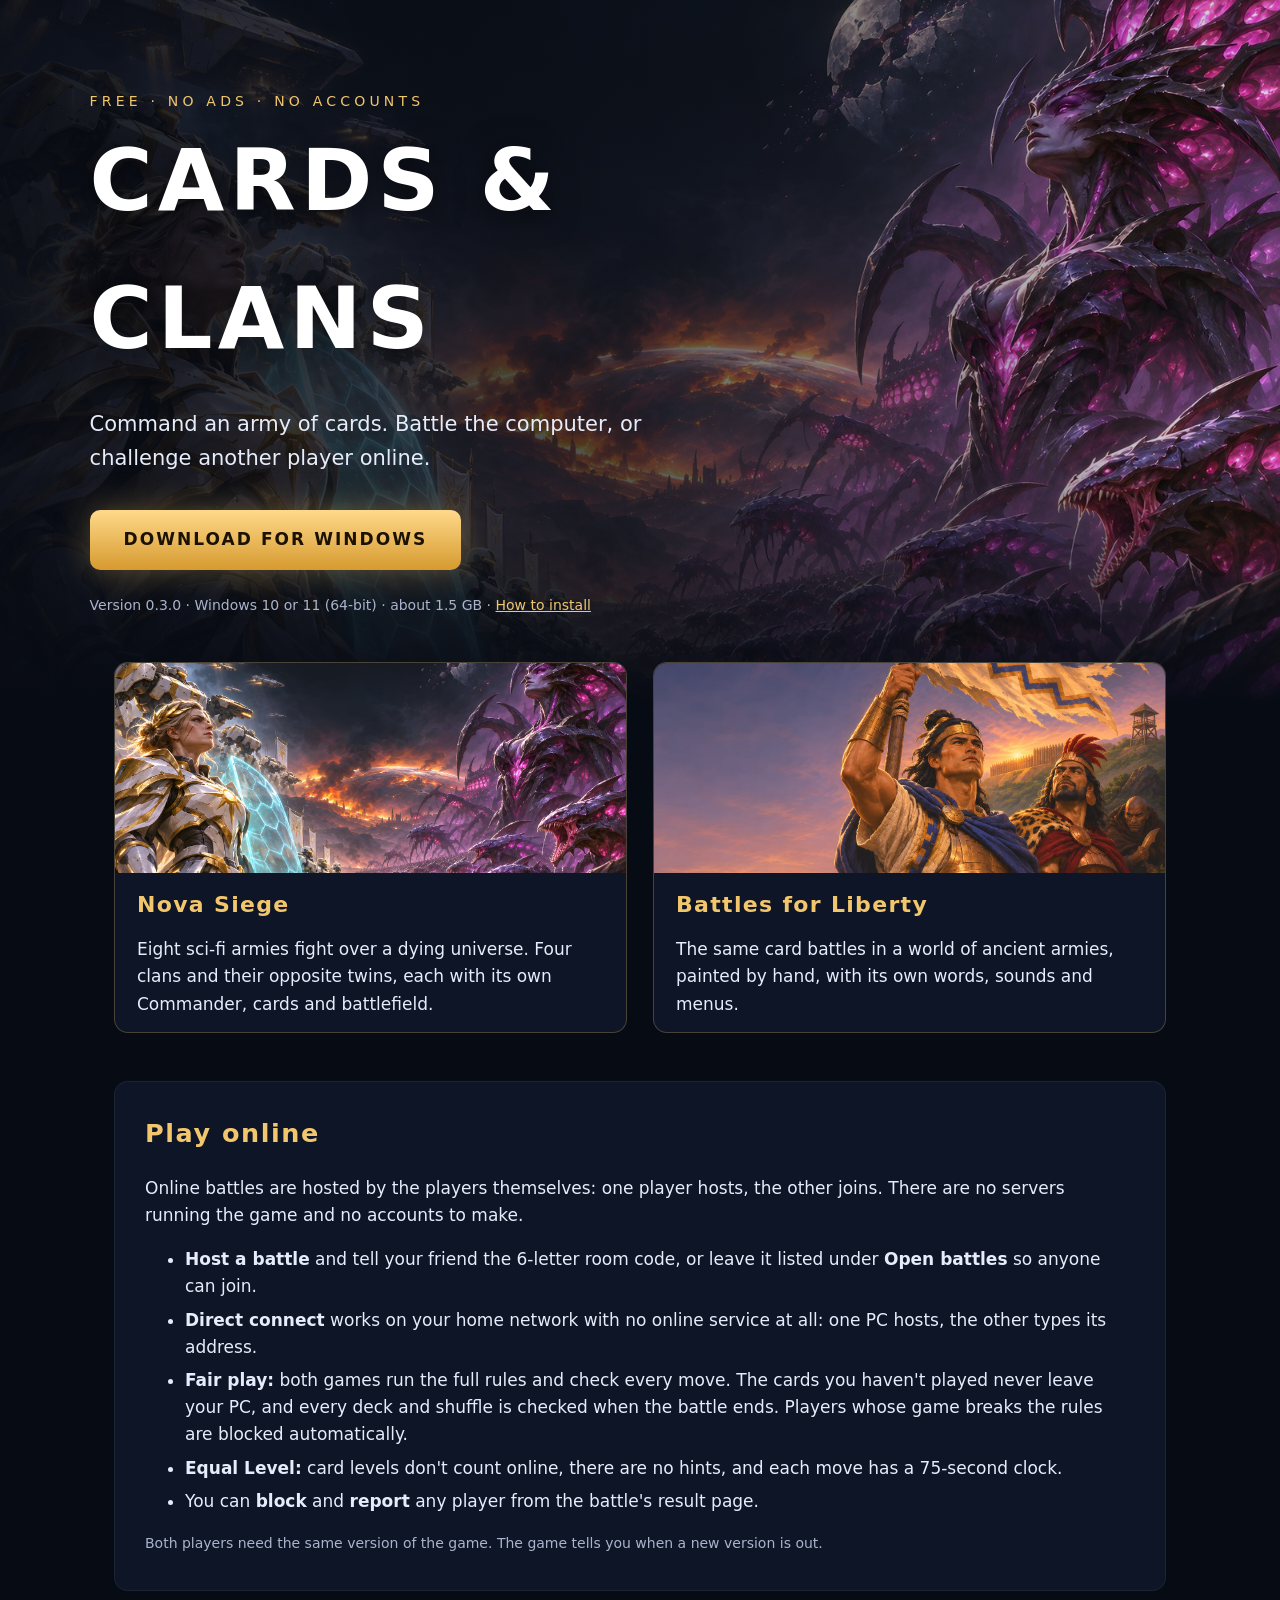
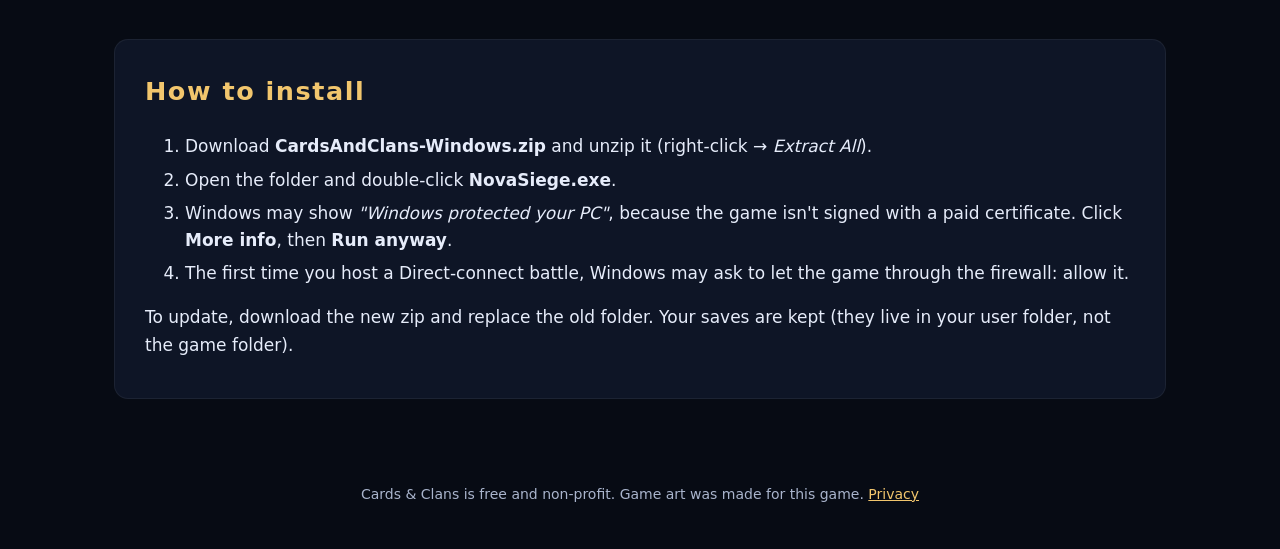
==== index.html @ 5f3f958b "Cards & Clans download website (version 0.3.0)" ====
<!doctype html>
<html lang="en">
<head>
<meta charset="utf-8">
<meta name="viewport" content="width=device-width, initial-scale=1">
<title>Cards &amp; Clans — free card battles</title>
<meta name="description" content="Cards &amp; Clans: a free card battle game for Windows. Battle the computer or other players online, build decks, climb the Trophy Road.">
<link rel="stylesheet" href="style.css">
</head>
<body>
<header class="hero">
  <img class="hero-art" src="img/nova.jpg" alt="Nova Siege: armies of light and shadow clash over a burning core">
  <div class="hero-veil"></div>
  <div class="hero-text">
    <p class="kicker">FREE · NO ADS · NO ACCOUNTS</p>
    <h1>Cards &amp; Clans</h1>
    <p class="lead">Command an army of cards. Battle the computer, or challenge another player online.</p>
    <a class="button primary" id="download" href="https://github.com/MasterMythic/cardsandclans/releases/latest/download/CardsAndClans-Windows.zip">DOWNLOAD FOR WINDOWS</a>
    <p class="small">Version <span id="ver">0.3.0</span> · Windows 10 or 11 (64-bit) · about 1.5 GB · <a href="#install">How to install</a></p>
  </div>
</header>

<main>
  <section class="modes">
    <article>
      <img src="img/nova.jpg" alt="Nova Siege battle art">
      <h2>Nova Siege</h2>
      <p>Eight sci-fi armies fight over a dying universe. Four clans and their opposite twins, each with its own Commander, cards and battlefield.</p>
    </article>
    <article>
      <img src="img/bom.jpg" alt="Battles for Liberty battle art">
      <h2>Battles for Liberty</h2>
      <p>The same card battles in a world of ancient armies, painted by hand, with its own words, sounds and menus.</p>
    </article>
  </section>

  <section class="online" id="online">
    <h2>Play online</h2>
    <p>Online battles are hosted by the players themselves: one player hosts, the other joins. There are no servers running the game and no accounts to make.</p>
    <ul>
      <li><b>Host a battle</b> and tell your friend the 6-letter room code, or leave it listed under <b>Open battles</b> so anyone can join.</li>
      <li><b>Direct connect</b> works on your home network with no online service at all: one PC hosts, the other types its address.</li>
      <li><b>Fair play:</b> both games run the full rules and check every move. The cards you haven't played never leave your PC, and every deck and shuffle is checked when the battle ends. Players whose game breaks the rules are blocked automatically.</li>
      <li><b>Equal Level:</b> card levels don't count online, there are no hints, and each move has a 75-second clock.</li>
      <li>You can <b>block</b> and <b>report</b> any player from the battle's result page.</li>
    </ul>
    <p class="small">Both players need the same version of the game. The game tells you when a new version is out.</p>
  </section>

  <section class="install" id="install">
    <h2>How to install</h2>
    <ol>
      <li>Download <b>CardsAndClans-Windows.zip</b> and unzip it (right-click → <i>Extract All</i>).</li>
      <li>Open the folder and double-click <b>NovaSiege.exe</b>.</li>
      <li>Windows may show <i>"Windows protected your PC"</i>, because the game isn't signed with a paid certificate. Click <b>More info</b>, then <b>Run anyway</b>.</li>
      <li>The first time you host a Direct-connect battle, Windows may ask to let the game through the firewall: allow it.</li>
    </ol>
    <p>To update, download the new zip and replace the old folder. Your saves are kept (they live in your user folder, not the game folder).</p>
  </section>
</main>

<footer>
  <p>Cards &amp; Clans is free and non-profit. Game art was made for this game. <a href="privacy.html">Privacy</a></p>
</footer>
<script>
  // show the newest version number from version.json
  fetch("version.json", { cache: "no-store" }).then(r => r.json()).then(v => {
    if (v.version) document.getElementById("ver").textContent = v.version;
    if (v.zip) document.getElementById("download").href = v.zip;
  }).catch(() => {});
</script>
</body>
</html>
---- style.css ----
:root { --gold: #f2c66d; --ink: #070b14; --panel: #0e1526; --text: #e6ecfa; --muted: #a9b4cc; }
* { box-sizing: border-box; }
html, body { margin: 0; background: var(--ink); color: var(--text); font: 17px/1.6 "Segoe UI", system-ui, -apple-system, sans-serif; }
a { color: var(--gold); }
h1, h2 { font-weight: 700; letter-spacing: 0.06em; }
.small { color: var(--muted); font-size: 14px; }

.hero { position: relative; min-height: 78vh; display: flex; align-items: flex-end; overflow: hidden; }
.hero-art { position: absolute; inset: 0; width: 100%; height: 100%; object-fit: cover; }
.hero-veil { position: absolute; inset: 0; background: linear-gradient(90deg, rgba(7,11,20,0.95) 0%, rgba(7,11,20,0.7) 45%, rgba(7,11,20,0.1) 100%), linear-gradient(0deg, var(--ink) 0%, rgba(7,11,20,0) 35%); }
.hero-text { position: relative; padding: 8vh 7vw; max-width: 760px; }
.hero h1 { font-size: clamp(44px, 7vw, 86px); margin: 0 0 8px; color: #fff; text-transform: uppercase; text-shadow: 0 4px 30px rgba(0,0,0,0.6); }
.kicker { color: var(--gold); letter-spacing: 0.3em; font-size: 14px; margin: 0; }
.lead { font-size: 21px; color: var(--text); }
.button { display: inline-block; padding: 16px 34px; margin: 14px 0 10px; border-radius: 10px; text-decoration: none; font-weight: 700; letter-spacing: 0.12em; }
.button.primary { background: linear-gradient(180deg, #ffd98a, #d69a2f); color: #1b1203; box-shadow: 0 0 34px rgba(242,198,109,0.35); }
.button.primary:hover { filter: brightness(1.08); }

main { max-width: 1100px; margin: 0 auto; padding: 0 24px 40px; }
.modes { display: grid; grid-template-columns: repeat(auto-fit, minmax(300px, 1fr)); gap: 26px; margin-top: -40px; position: relative; }
.modes article { background: var(--panel); border: 1px solid rgba(242,198,109,0.25); border-radius: 14px; overflow: hidden; }
.modes img { width: 100%; height: 210px; object-fit: cover; display: block; }
.modes h2, .modes p { margin: 14px 22px; }
.modes h2 { color: var(--gold); font-size: 22px; }
section.online, section.install { margin-top: 48px; background: var(--panel); border-radius: 14px; padding: 10px 30px 22px; border: 1px solid rgba(255,255,255,0.06); }
section h2 { color: var(--gold); }
li { margin: 6px 0; }
footer { text-align: center; color: var(--muted); padding: 30px; font-size: 14px; }

body.page main.text { max-width: 780px; padding-top: 30px; }
code { background: #141c30; padding: 1px 6px; border-radius: 4px; }
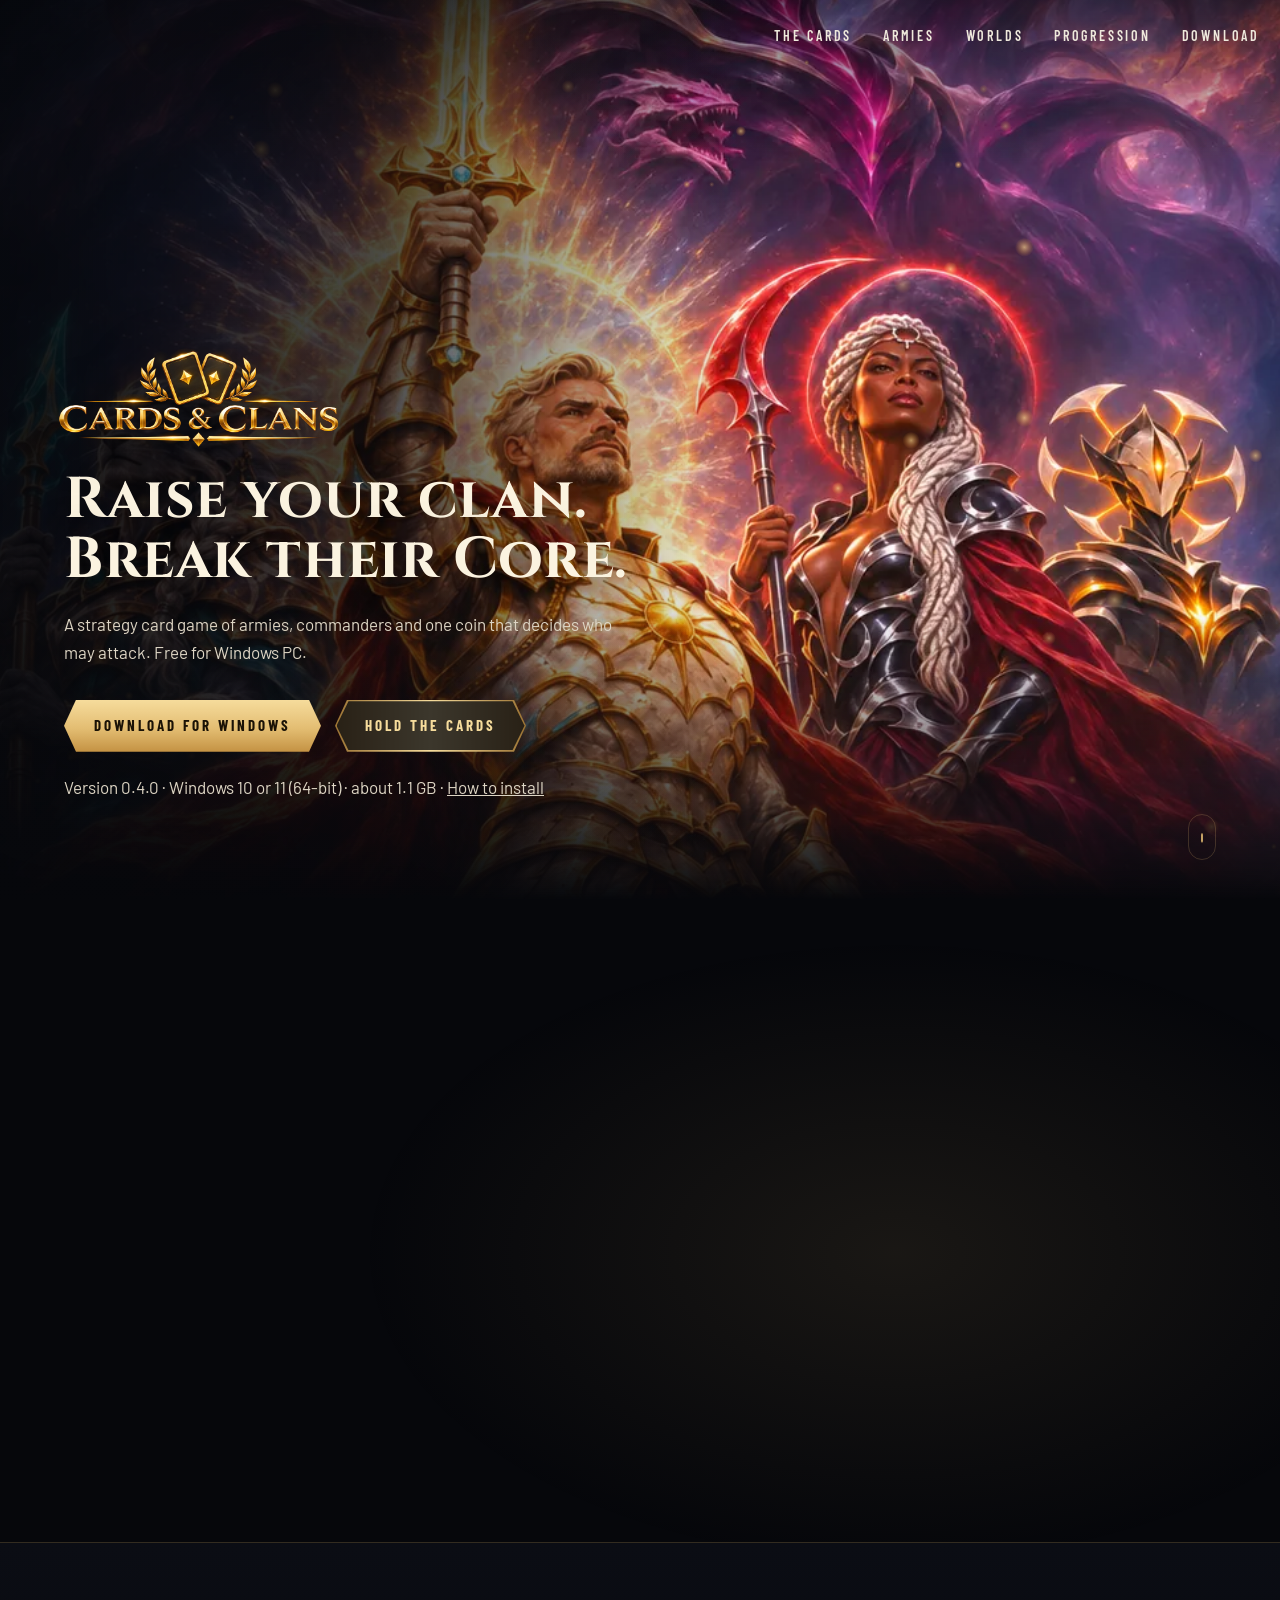
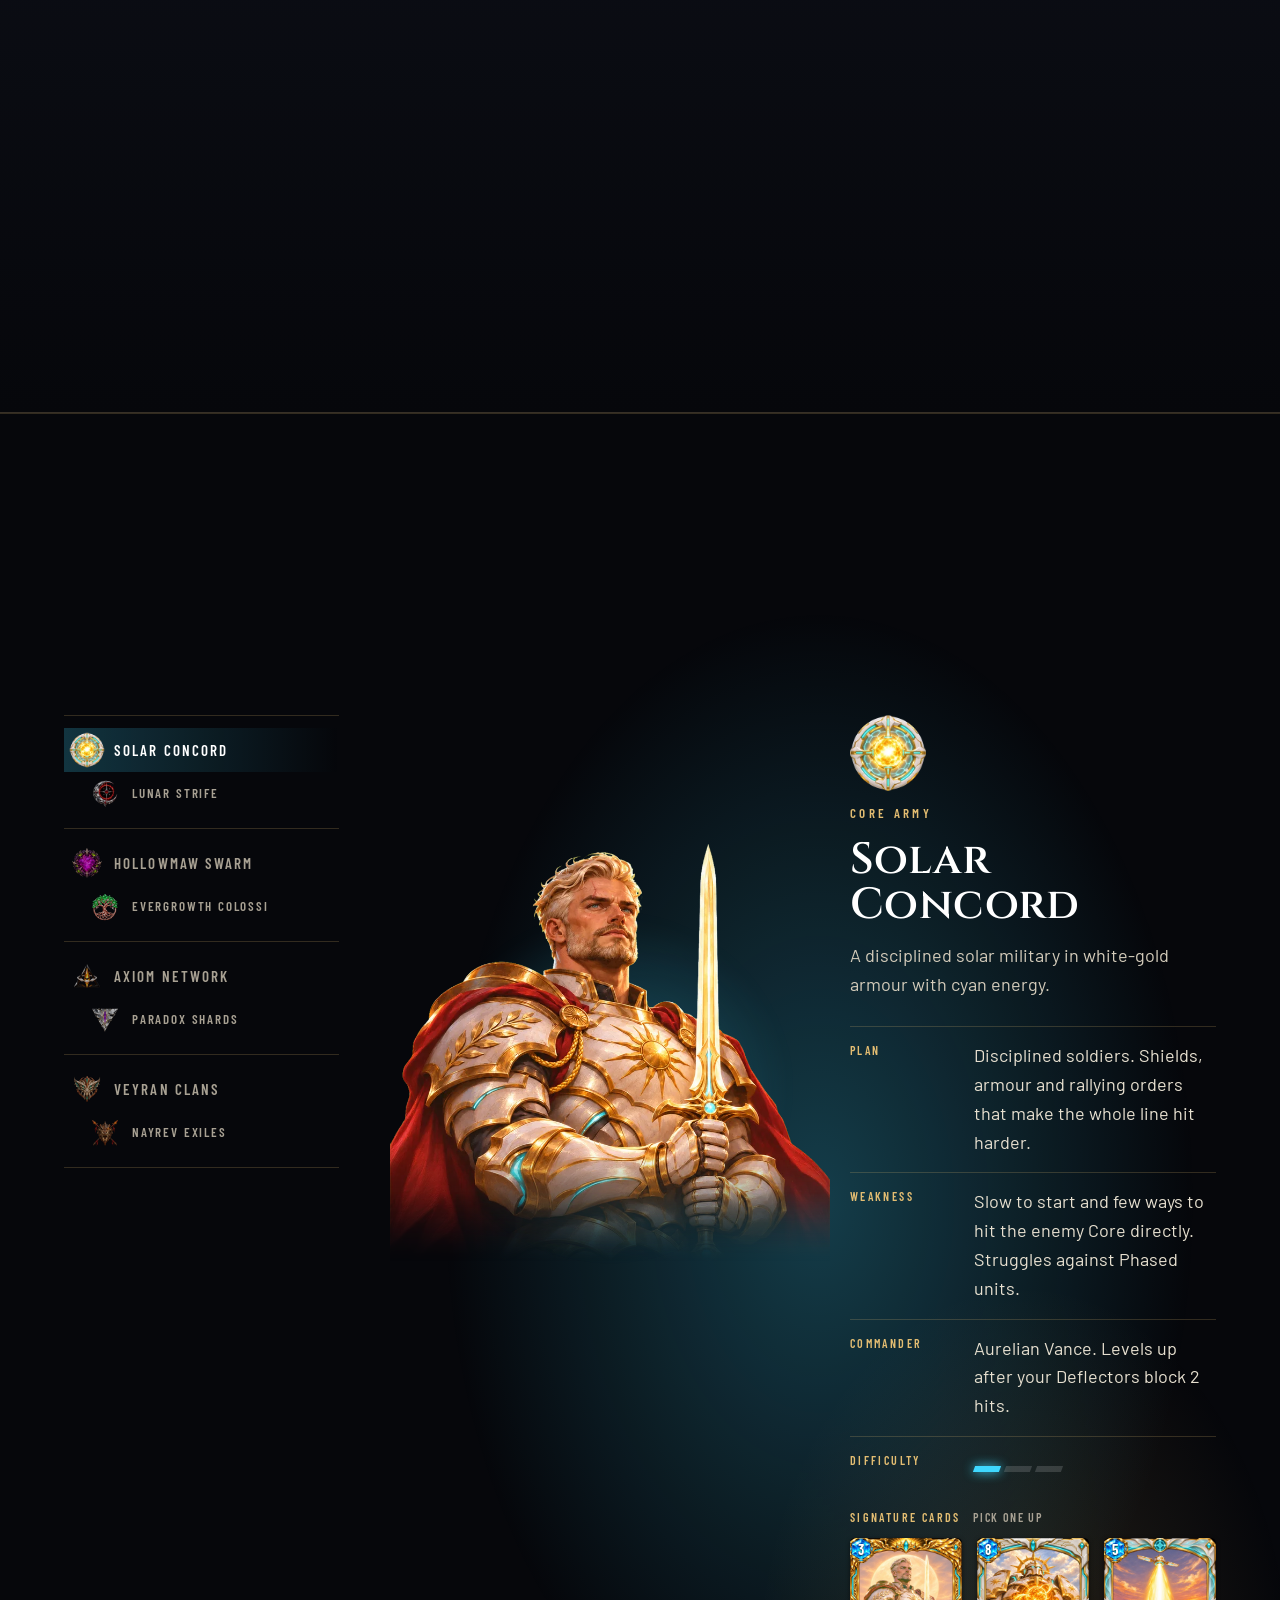
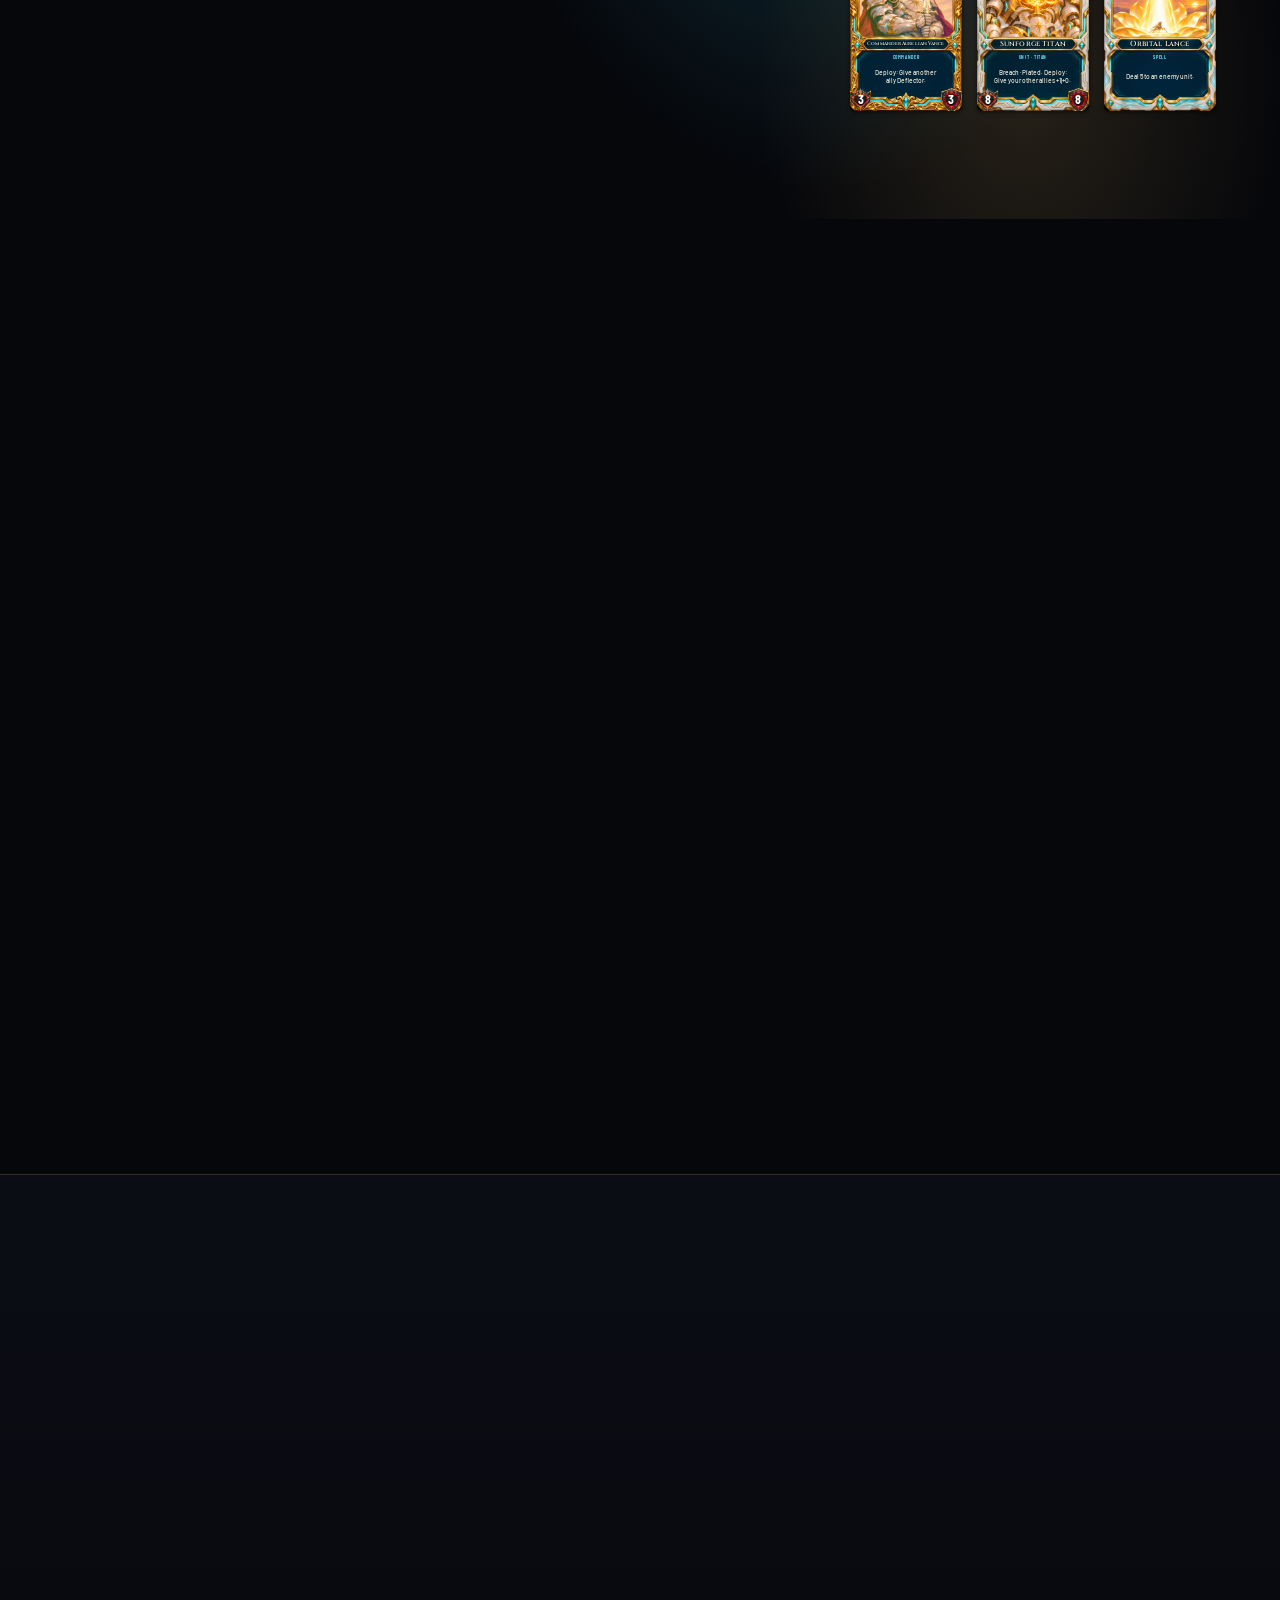
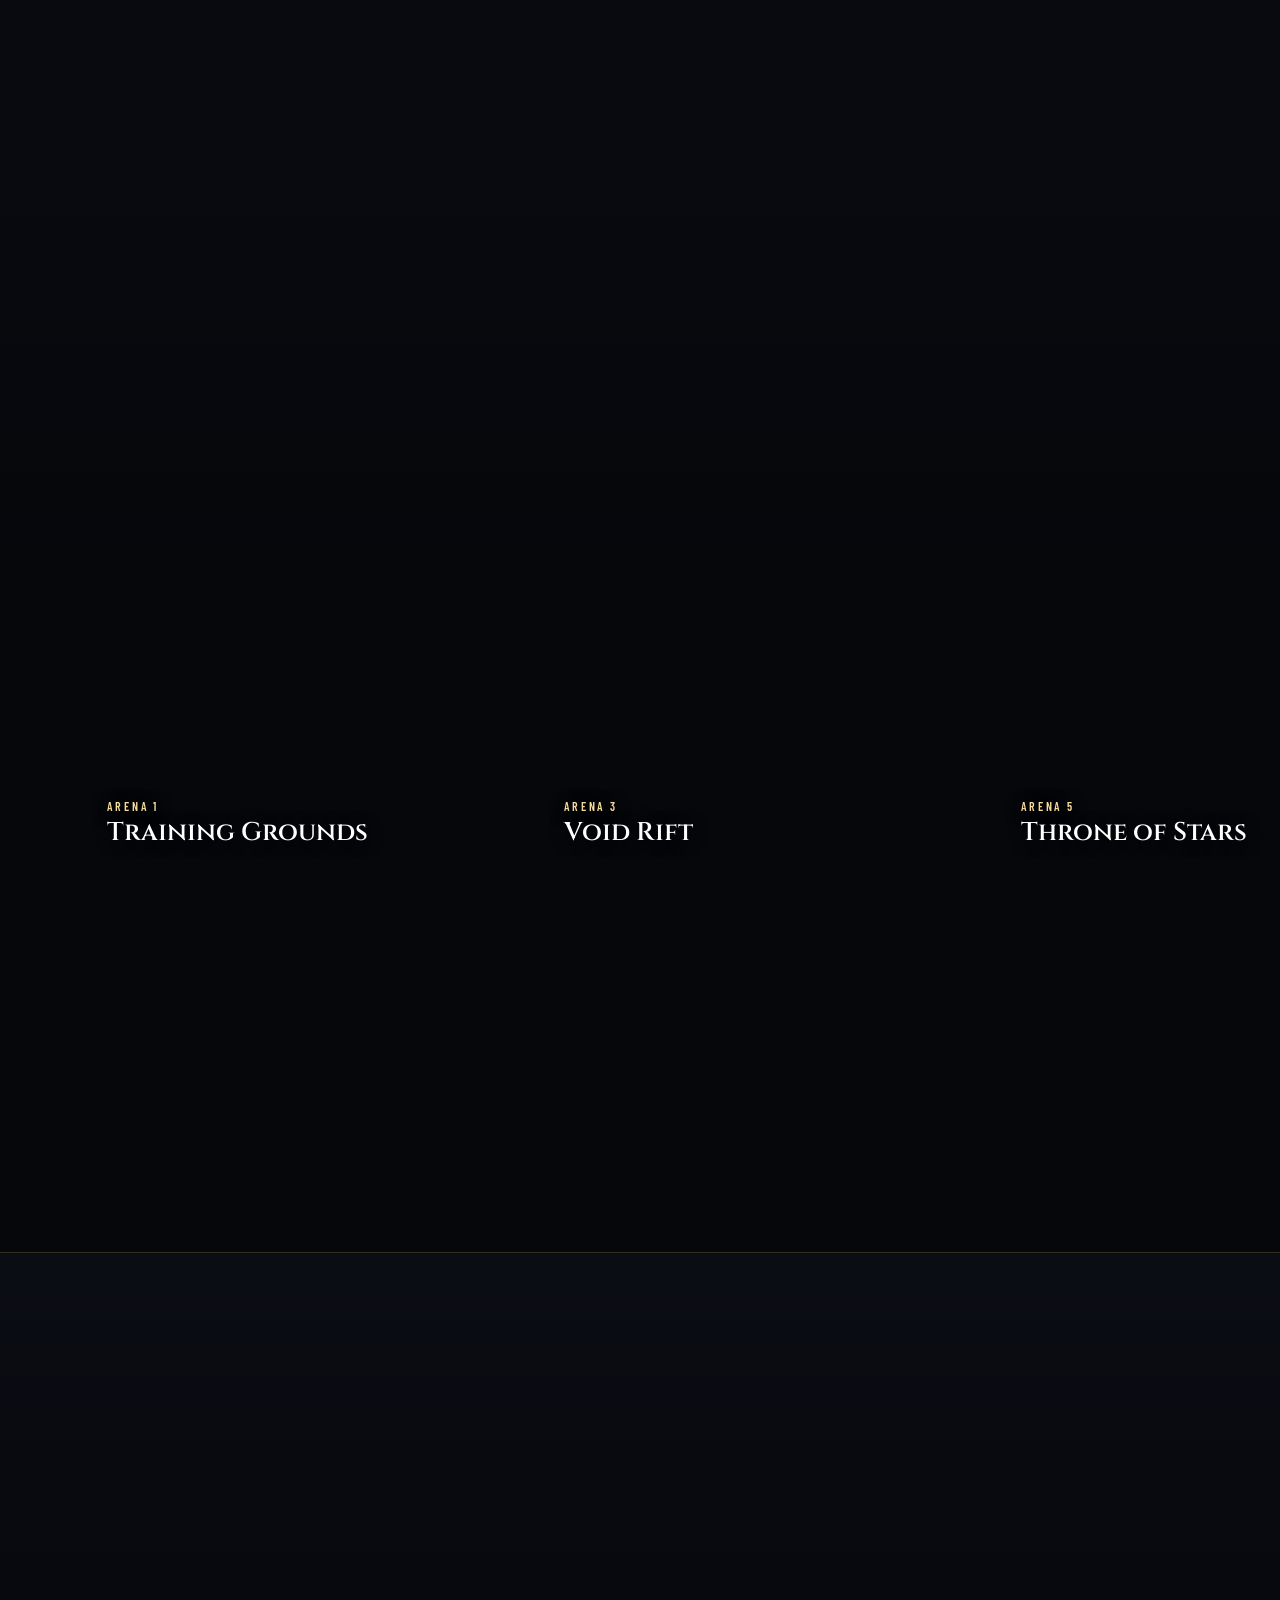
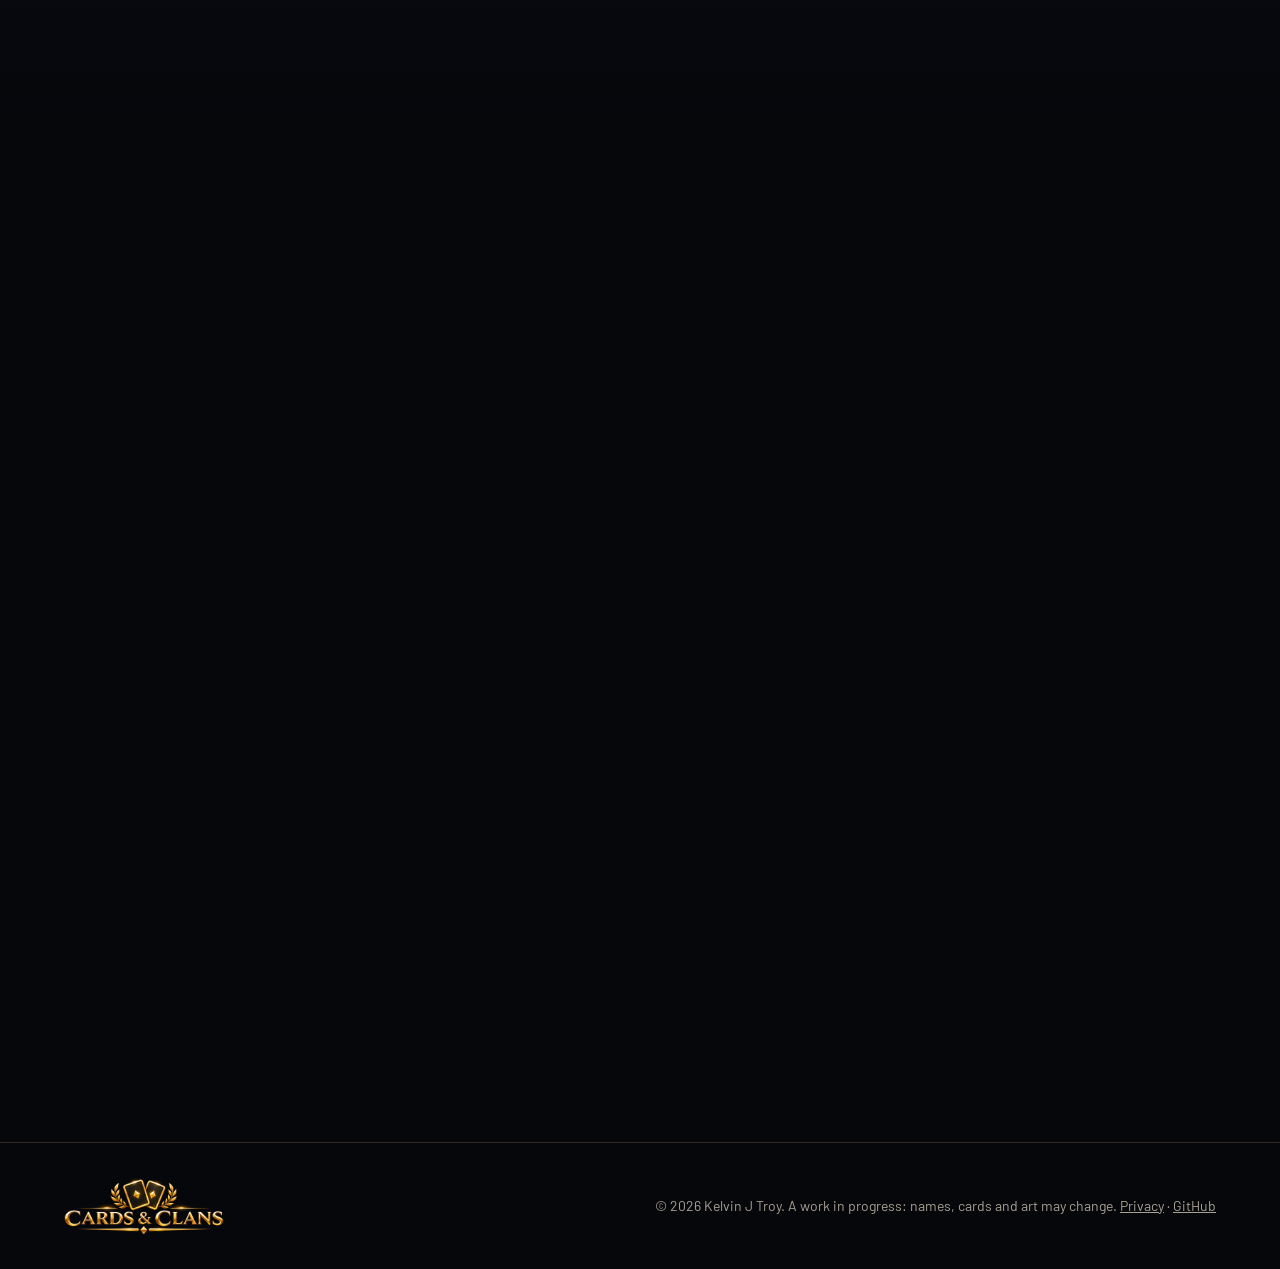
==== commit 3eb0ca47: "Website v0.4.0: Design Studio site (download section, dice rules, Clan Ascent and The March), versio" ====
--- a/index.html
+++ b/index.html
@@ -3,71 +3,262 @@
 <head>
 <meta charset="utf-8">
 <meta name="viewport" content="width=device-width, initial-scale=1">
-<title>Cards &amp; Clans — free card battles</title>
-<meta name="description" content="Cards &amp; Clans: a free card battle game for Windows. Battle the computer or other players online, build decks, climb the Trophy Road.">
-<link rel="stylesheet" href="style.css">
+<title>Cards &amp; Clans — the strategy card game</title>
+<meta name="description" content="Cards & Clans is a free strategy card game for Windows PC: armies, commanders, small dice and one coin that decides who may attack. Battle the computer or a friend online.">
+<meta name="theme-color" content="#06070b">
+<meta http-equiv="Content-Security-Policy" content="default-src 'self'; script-src 'self'; style-src 'self'; img-src 'self' data: blob:; font-src 'self'; connect-src 'none'; form-action 'none'; base-uri 'none'; object-src 'none'; frame-src 'none'; worker-src 'none'; manifest-src 'self'">
+<link rel="canonical" href="https://mastermythic.github.io/cardsandclans/">
+<meta property="og:type" content="website">
+<meta property="og:site_name" content="Cards &amp; Clans">
+<meta property="og:url" content="https://mastermythic.github.io/cardsandclans/">
+<meta property="og:title" content="Cards &amp; Clans — Raise your clan. Break their Core.">
+<meta property="og:description" content="A free strategy card game for Windows PC: armies, commanders, small dice and one coin that decides who may attack.">
+<meta property="og:image" content="https://mastermythic.github.io/cardsandclans/og-image.jpg">
+<meta property="og:image:width" content="1200">
+<meta property="og:image:height" content="630">
+<meta property="og:image:alt" content="The Cards &amp; Clans logo beside the army commanders in front of a burning nebula.">
+<meta property="og:locale" content="en_GB">
+<meta name="twitter:card" content="summary_large_image">
+<meta name="twitter:title" content="Cards &amp; Clans — Raise your clan. Break their Core.">
+<meta name="twitter:description" content="A strategy card game of armies, commanders and one coin that decides who may attack.">
+<meta name="twitter:image" content="https://mastermythic.github.io/cardsandclans/og-image.jpg">
+<meta name="twitter:image:alt" content="The Cards &amp; Clans logo beside the army commanders in front of a burning nebula.">
+<link rel="icon" href="favicon.ico" sizes="48x48">
+<link rel="icon" href="assets/img/favicon-32.png" sizes="32x32" type="image/png">
+<link rel="apple-touch-icon" href="assets/img/apple-touch-icon.png">
+<link rel="preload" as="image" href="assets/img/hero-1600.webp" media="(min-width: 761px)">
+<link rel="preload" as="image" href="assets/img/hero-portrait.webp" media="(max-width: 760px)">
+<link rel="preload" href="fonts/cinzel-normal-latin-46932d.woff2" as="font" type="font/woff2" crossorigin>
+<link rel="stylesheet" href="css/fonts.css">
+<link rel="stylesheet" href="css/site.css">
+<link rel="stylesheet" href="css/cards.css">
 </head>
 <body>
-<header class="hero">
-  <img class="hero-art" src="img/nova.jpg" alt="Nova Siege: armies of light and shadow clash over a burning core">
-  <div class="hero-veil"></div>
-  <div class="hero-text">
-    <p class="kicker">FREE · NO ADS · NO ACCOUNTS</p>
-    <h1>Cards &amp; Clans</h1>
-    <p class="lead">Command an army of cards. Battle the computer, or challenge another player online.</p>
-    <a class="button primary" id="download" href="https://github.com/MasterMythic/cardsandclans/releases/latest/download/CardsAndClans-Windows.zip">DOWNLOAD FOR WINDOWS</a>
-    <p class="small">Version <span id="ver">0.3.0</span> · Windows 10 or 11 (64-bit) · about 1.5 GB · <a href="#install">How to install</a></p>
-  </div>
+<a class="skip" href="#main">Skip to content</a>
+
+<header class="nav" id="top">
+  <a class="nav__brand" href="#top" aria-label="Cards &amp; Clans, back to top">
+    <img src="assets/img/emblem.webp" alt="" width="44" height="44">
+    <span>Cards <i>&amp;</i> Clans</span>
+  </a>
+  <button class="nav__toggle" type="button" aria-expanded="false" aria-controls="nav-links">
+    <span class="sr-only">Menu</span><span class="nav__bars" aria-hidden="true"></span>
+  </button>
+  <nav class="nav__links" id="nav-links" aria-label="Main">
+    <a href="#cards">The cards</a>
+    <a href="#armies">Armies</a>
+    <a href="#worlds">Worlds</a>
+    <a href="#progress">Progression</a>
+    <a href="#download">Download</a>
+  </nav>
 </header>
 
-<main>
-  <section class="modes">
-    <article>
-      <img src="img/nova.jpg" alt="Nova Siege battle art">
-      <h2>Nova Siege</h2>
-      <p>Eight sci-fi armies fight over a dying universe. Four clans and their opposite twins, each with its own Commander, cards and battlefield.</p>
+<main id="main">
+
+<!-- 1 · Arrival ------------------------------------------------------------------ -->
+<section class="hero" aria-labelledby="hero-title">
+  <div class="hero__art" data-parallax>
+    <picture>
+      <source media="(max-width: 760px)" srcset="assets/img/hero-portrait.webp">
+      <source srcset="assets/img/hero-1600.webp 1600w, assets/img/hero-2560.webp 2560w" sizes="100vw">
+      <img src="assets/img/hero-1600.webp" alt="Commander Aurelian Vance raises his sword in front of the other army commanders, a nebula burning behind them." width="2560" height="1440" fetchpriority="high">
+    </picture>
+  </div>
+  <canvas class="hero__embers" aria-hidden="true"></canvas>
+  <div class="hero__veil" aria-hidden="true"></div>
+
+  <div class="hero__copy">
+    <img class="hero__logo" src="assets/img/logo.webp" alt="Cards &amp; Clans" width="900" height="323">
+    <h1 id="hero-title">Raise your clan.<br>Break their Core.</h1>
+    <p class="hero__lede">A strategy card game of armies, commanders and one coin that decides who may attack. Free for Windows&nbsp;PC.</p>
+    <div class="hero__actions">
+      <a class="btn btn--gold" href="https://github.com/MasterMythic/cardsandclans/releases/latest/download/CardsAndClans-Windows.zip">Download for Windows</a>
+      <a class="btn btn--ghost" href="#cards">Hold the cards</a>
+    </div>
+    <p class="hero__lede">Version <span id="ver">0.4.0</span> · Windows 10 or 11 (64-bit) · about 1.1&nbsp;GB · <a href="#download">How to install</a></p>
+  </div>
+  <a class="hero__scroll" href="#cards" aria-label="Scroll to the cards"><span></span></a>
+</section>
+
+<!-- 2 · The cards (inspect) ---------------------------------------------------------- -->
+<section class="vault" id="cards" aria-labelledby="vault-title">
+  <div class="vault__intro">
+    <p class="eyebrow">Interactive · The cards</p>
+    <h2 id="vault-title">Built to be&nbsp;held.</h2>
+    <p>Move over a card and it tilts toward you, the painting shifting behind its frame while light runs across the foil. Pick one up to turn it in your hand, or flip it to see its army's back.</p>
+    <p class="vault__how vault__how--pointer"><span class="key">Hover</span> tilt <span class="key">Click</span> pick up <span class="key">Drag</span> turn <span class="key">F</span> flip</p>
+    <p class="vault__how vault__how--touch"><span class="key">Tap</span> pick up <span class="key">Drag</span> turn <span class="key">Flip</span> see the back</p>
+  </div>
+  <div class="vault__hand" role="list" aria-label="Commander cards"></div>
+
+  <div class="inspect" hidden>
+    <div class="inspect__scrim" data-close></div>
+    <div class="inspect__panel" role="dialog" aria-modal="true" aria-labelledby="inspect-name">
+      <div class="inspect__stage"></div>
+      <div class="inspect__info">
+        <p class="eyebrow inspect__army"></p>
+        <h3 id="inspect-name"></h3>
+        <p class="inspect__type"></p>
+        <dl class="inspect__stats"></dl>
+        <p class="inspect__text"></p>
+        <p class="inspect__flavor"></p>
+        <div class="inspect__buttons">
+          <button class="btn btn--ghost btn--sm" type="button" data-flip>Flip card <span class="key">F</span></button>
+          <button class="btn btn--ghost btn--sm" type="button" data-close>Put it back <span class="key">Esc</span></button>
+        </div>
+      </div>
+    </div>
+  </div>
+</section>
+
+<!-- 3 · Decisions over luck --------------------------------------------------------- -->
+<section class="creed" aria-labelledby="creed-title">
+  <div class="creed__inner">
+    <p class="eyebrow">How a round works</p>
+    <div class="creed__title">
+      <h2 id="creed-title">Skill first. A little&nbsp;luck.</h2>
+      <div class="coin-row">
+        <button class="coin-flip" type="button" aria-label="Pass the Assault coin"><img src="assets/img/coin.webp" alt="" width="320" height="320"></button>
+        <p class="coin-say" aria-live="polite">Your round: you may attack.</p>
+      </div>
+    </div>
+    <ol class="creed__steps">
+      <li><b>One coin.</b> Each round, one side holds the Assault coin. Only they may attack, and the coin changes hands every round.</li>
+      <li><b>One action at a time.</b> Play a unit, cast a spell, attack or pass, then it is your opponent's move.</li>
+      <li><b>Small dice.</b> Every card rolls a narrow range around its number: a 3 hits for 2 to 4. Keen cards can land a critical hit, and the game shows the lowest and highest result before you commit.</li>
+    </ol>
+  </div>
+</section>
+
+<!-- 5 · Armies -------------------------------------------------------------------- -->
+<section class="armies" id="armies" aria-labelledby="armies-title">
+  <div class="armies__glow" aria-hidden="true"></div>
+  <header class="armies__head">
+    <p class="eyebrow">Nova Siege · Eight armies</p>
+    <h2 id="armies-title">Every army has a plan.<br>And a weakness.</h2>
+  </header>
+  <div class="armies__body">
+    <div class="armies__list" role="tablist" aria-label="Armies" aria-orientation="vertical"></div>
+    <div class="armies__stage" role="tabpanel" tabindex="0" aria-labelledby="">
+      <div class="holo"><img alt="" width="820" height="820"></div>
+      <div class="army">
+        <img class="army__emblem" alt="" width="200" height="200">
+        <p class="eyebrow army__pair"></p>
+        <h3 class="army__name"></h3>
+        <p class="army__look"></p>
+        <dl class="army__facts">
+          <div><dt>Plan</dt><dd class="army__plan"></dd></div>
+          <div><dt>Weakness</dt><dd class="army__weak"></dd></div>
+          <div><dt>Commander</dt><dd class="army__cmd"></dd></div>
+          <div><dt>Difficulty</dt><dd class="army__diff"></dd></div>
+        </dl>
+        <div class="army__cards">
+          <p class="army__cards-label">Signature cards <span>Pick one up</span></p>
+          <div class="army__row" role="list" aria-label="Signature cards"></div>
+        </div>
+      </div>
+    </div>
+  </div>
+</section>
+
+<!-- 6 · Worlds -------------------------------------------------------------------- -->
+<section class="worlds" id="worlds" aria-labelledby="worlds-title">
+  <header class="worlds__head">
+    <p class="eyebrow">The platform</p>
+    <h2 id="worlds-title">One engine.<br>Many worlds.</h2>
+    <p>Every game mode plays by the same rules on one shared engine, so a new feature or a fix reaches all of them at once. Each world brings its own armies, art and sound.</p>
+  </header>
+  <div class="worlds__grid">
+    <article class="world world--nova">
+      <img src="assets/img/world-novasiege.webp" alt="Aurelian Vance leads the Nova Siege commanders out of a burning nebula." width="760" height="1140" loading="lazy">
+      <div class="world__copy">
+        <p class="world__status">Playable now</p>
+        <h3>Nova Siege</h3>
+        <p>Science fiction. Four powers and their night sides fight over a contested star-lane at the edge of colonised space.</p>
+      </div>
     </article>
-    <article>
-      <img src="img/bom.jpg" alt="Battles for Liberty battle art">
-      <h2>Battles for Liberty</h2>
-      <p>The same card battles in a world of ancient armies, painted by hand, with its own words, sounds and menus.</p>
+    <article class="world world--bom">
+      <img src="assets/img/world-bom.webp" alt="A Nephite captain raises a woven war banner above a wooden stronghold." width="760" height="1140" loading="lazy">
+      <div class="world__copy">
+        <p class="world__status">Playable now</p>
+        <h3>The Book of Mormon: Battles for Liberty</h3>
+        <p>Lead the Nephites, the Lamanites, the Gadianton Robbers or the Court of King Noah, in wood, bronze and woven cloth.</p>
+      </div>
     </article>
-  </section>
-
-  <section class="online" id="online">
-    <h2>Play online</h2>
-    <p>Online battles are hosted by the players themselves: one player hosts, the other joins. There are no servers running the game and no accounts to make.</p>
-    <ul>
-      <li><b>Host a battle</b> and tell your friend the 6-letter room code, or leave it listed under <b>Open battles</b> so anyone can join.</li>
-      <li><b>Direct connect</b> works on your home network with no online service at all: one PC hosts, the other types its address.</li>
-      <li><b>Fair play:</b> both games run the full rules and check every move. The cards you haven't played never leave your PC, and every deck and shuffle is checked when the battle ends. Players whose game breaks the rules are blocked automatically.</li>
-      <li><b>Equal Level:</b> card levels don't count online, there are no hints, and each move has a 75-second clock.</li>
-      <li>You can <b>block</b> and <b>report</b> any player from the battle's result page.</li>
-    </ul>
-    <p class="small">Both players need the same version of the game. The game tells you when a new version is out.</p>
-  </section>
-
-  <section class="install" id="install">
-    <h2>How to install</h2>
-    <ol>
-      <li>Download <b>CardsAndClans-Windows.zip</b> and unzip it (right-click → <i>Extract All</i>).</li>
-      <li>Open the folder and double-click <b>NovaSiege.exe</b>.</li>
-      <li>Windows may show <i>"Windows protected your PC"</i>, because the game isn't signed with a paid certificate. Click <b>More info</b>, then <b>Run anyway</b>.</li>
-      <li>The first time you host a Direct-connect battle, Windows may ask to let the game through the firewall: allow it.</li>
-    </ol>
-    <p>To update, download the new zip and replace the old folder. Your saves are kept (they live in your user folder, not the game folder).</p>
-  </section>
+    <article class="world world--lvr">
+      <img src="assets/img/world-politics.webp" alt="An empty marble debate chamber lit red on one side and blue on the other." width="760" height="1140" loading="lazy">
+      <div class="world__copy">
+        <p class="world__status world__status--soon">In design</p>
+        <h3>Left V Right</h3>
+        <p>Politics, played by the same rules.</p>
+      </div>
+    </article>
+  </div>
+</section>
+
+<!-- 7 · Progression --------------------------------------------------------------- -->
+<section class="progress" id="progress" aria-labelledby="progress-title">
+  <header class="progress__head">
+    <p class="eyebrow">Interactive · Clan Ascent</p>
+    <h2 id="progress-title">Everything is earned by&nbsp;playing.</h2>
+    <p>Drag the road. Win battles to climb through five painted arenas, claim road rewards and unlock the night-side armies.</p>
+  </header>
+  <div class="road" tabindex="0" role="region" aria-label="Clan Ascent arenas, scrollable">
+    <div class="road__track">
+      <figure><img src="assets/img/road-1.webp" alt="Training Grounds: a bright plaza of banners and white towers." width="1400" height="933" loading="lazy" draggable="false"><figcaption><span>Arena 1</span>Training Grounds</figcaption></figure>
+      <figure><img src="assets/img/road-3.webp" alt="Void Rift arena." width="1400" height="933" loading="lazy" draggable="false"><figcaption><span>Arena 3</span>Void Rift</figcaption></figure>
+      <figure><img src="assets/img/road-5.webp" alt="Throne of Stars: a golden stairway to a ringed throne above still water." width="1400" height="933" loading="lazy" draggable="false"><figcaption><span>Arena 5</span>Throne of Stars</figcaption></figure>
+    </div>
+  </div>
+  <ol class="ledger">
+    <li><span class="ledger__n">01</span><h3>Training</h3><p>Three coached lessons take you from your first card to commanders.</p></li>
+    <li><span class="ledger__n">02</span><h3>The March</h3><p>A seven-step solo run across a star map, collecting relics on the way.</p></li>
+    <li><span class="ledger__n">03</span><h3>Deck Builder</h3><p>Mix two armies for alliance bonuses, or fly a single army under a Pure Banner.</p></li>
+    <li><span class="ledger__n">04</span><h3>Card levels</h3><p>Cards level from 1 to 10 with battle experience. Perks open at levels 2, 5 and 8, and mods from level 7.</p></li>
+  </ol>
+</section>
+
+<!-- 7b · Download --------------------------------------------------------------- -->
+<section class="progress" id="download" aria-labelledby="download-title">
+  <header class="progress__head">
+    <p class="eyebrow">Version 0.4.0 · Windows 10 or 11 (64-bit)</p>
+    <h2 id="download-title">Download and&nbsp;play.</h2>
+    <p>Free, with no ads and no accounts. Battle the computer, or host a battle and send a friend the 6-letter room code. Both players need the same version; the game tells you when a new one is out. To update, replace the old folder with the new zip: your saves are kept. <a href="privacy.html">Privacy</a></p>
+    <div class="hero__actions">
+      <a class="btn btn--gold" href="https://github.com/MasterMythic/cardsandclans/releases/latest/download/CardsAndClans-Windows.zip">Download for Windows</a>
+      <a class="btn btn--ghost" href="https://github.com/MasterMythic/cardsandclans/releases">All versions</a>
+    </div>
+  </header>
+  <ol class="ledger">
+    <li><span class="ledger__n">01</span><h3>Unzip</h3><p>Download <b>CardsAndClans-Windows.zip</b>, right-click it and choose <i>Extract All</i>.</p></li>
+    <li><span class="ledger__n">02</span><h3>Play</h3><p>Open the <b>Cards and Clans</b> folder and double-click <b>NovaSiege.exe</b>.</p></li>
+    <li><span class="ledger__n">03</span><h3>First run</h3><p>Windows may say <i>"Windows protected your PC"</i> because the game has no paid signature. Click <b>More info</b>, then <b>Run anyway</b>.</p></li>
+    <li><span class="ledger__n">04</span><h3>Online</h3><p>Open <b>Online</b>: host a battle, join with a code, or pick one from <b>Open battles</b>. Card levels don't count online, and both games check every move. Allow the firewall prompt if you host a Direct-connect battle.</p></li>
+  </ol>
+</section>
+
+<!-- 8 · Close --------------------------------------------------------------------- -->
+<section class="close" aria-labelledby="close-title">
+  <img class="close__art" src="assets/img/hangar.webp" alt="" width="1600" height="900" loading="lazy">
+  <div class="close__copy">
+    <img src="assets/img/emblem.webp" alt="" width="96" height="96" loading="lazy">
+    <h2 id="close-title">The clans are gathering.</h2>
+    <p>Free for Windows PC.</p>
+    <div class="hero__actions">
+      <a class="btn btn--gold" href="https://github.com/MasterMythic/cardsandclans/releases/latest/download/CardsAndClans-Windows.zip">Download for Windows</a>
+      <a class="btn btn--ghost" href="#armies">Choose your army</a>
+    </div>
+  </div>
+</section>
 </main>
 
-<footer>
-  <p>Cards &amp; Clans is free and non-profit. Game art was made for this game. <a href="privacy.html">Privacy</a></p>
+<footer class="foot">
+  <img src="assets/img/logo.webp" alt="Cards &amp; Clans" width="180" height="65" loading="lazy">
+  <p>© 2026 Kelvin J Troy. A work in progress: names, cards and art may change. <a href="privacy.html">Privacy</a> · <a href="https://github.com/MasterMythic/cardsandclans">GitHub</a></p>
 </footer>
-<script>
-  // show the newest version number from version.json
-  fetch("version.json", { cache: "no-store" }).then(r => r.json()).then(v => {
-    if (v.version) document.getElementById("ver").textContent = v.version;
-    if (v.zip) document.getElementById("download").href = v.zip;
-  }).catch(() => {});
-</script>
+
+<script src="js/game-data.js" defer></script>
+<script src="js/cards.js" defer></script>
+<script src="js/main.js" defer></script>
 </body>
 </html>
--- a/css/fonts.css
+++ b/css/fonts.css
@@ -0,0 +1,17 @@
+/* Self-hosted fonts (SIL Open Font License 1.1, see fonts/LICENSES). */
+@font-face{font-family:"Barlow";font-style:italic;font-weight:400;font-display:swap;src:url("../fonts/barlow-italic-latin-ext-4a9d54.woff2") format("woff2");unicode-range:U+0100-02BA, U+02BD-02C5, U+02C7-02CC, U+02CE-02D7, U+02DD-02FF, U+0304, U+0308, U+0329, U+1D00-1DBF, U+1E00-1E9F, U+1EF2-1EFF, U+2020, U+20A0-20AB, U+20AD-20C4, U+2113, U+2C60-2C7F, U+A720-A7FF}
+@font-face{font-family:"Barlow";font-style:italic;font-weight:400;font-display:swap;src:url("../fonts/barlow-italic-latin-a3e22f.woff2") format("woff2");unicode-range:U+0000-00FF, U+0131, U+0152-0153, U+02BB-02BC, U+02C6, U+02DA, U+02DC, U+0304, U+0308, U+0329, U+2000-206F, U+20AC, U+2122, U+2191, U+2193, U+2212, U+2215, U+FEFF, U+FFFD}
+@font-face{font-family:"Barlow";font-style:normal;font-weight:400;font-display:swap;src:url("../fonts/barlow-normal-latin-ext-50e47d.woff2") format("woff2");unicode-range:U+0100-02BA, U+02BD-02C5, U+02C7-02CC, U+02CE-02D7, U+02DD-02FF, U+0304, U+0308, U+0329, U+1D00-1DBF, U+1E00-1E9F, U+1EF2-1EFF, U+2020, U+20A0-20AB, U+20AD-20C4, U+2113, U+2C60-2C7F, U+A720-A7FF}
+@font-face{font-family:"Barlow";font-style:normal;font-weight:400;font-display:swap;src:url("../fonts/barlow-normal-latin-acc3a2.woff2") format("woff2");unicode-range:U+0000-00FF, U+0131, U+0152-0153, U+02BB-02BC, U+02C6, U+02DA, U+02DC, U+0304, U+0308, U+0329, U+2000-206F, U+20AC, U+2122, U+2191, U+2193, U+2212, U+2215, U+FEFF, U+FFFD}
+@font-face{font-family:"Barlow";font-style:normal;font-weight:500;font-display:swap;src:url("../fonts/barlow-normal-latin-ext-9afb00.woff2") format("woff2");unicode-range:U+0100-02BA, U+02BD-02C5, U+02C7-02CC, U+02CE-02D7, U+02DD-02FF, U+0304, U+0308, U+0329, U+1D00-1DBF, U+1E00-1E9F, U+1EF2-1EFF, U+2020, U+20A0-20AB, U+20AD-20C4, U+2113, U+2C60-2C7F, U+A720-A7FF}
+@font-face{font-family:"Barlow";font-style:normal;font-weight:500;font-display:swap;src:url("../fonts/barlow-normal-latin-81281c.woff2") format("woff2");unicode-range:U+0000-00FF, U+0131, U+0152-0153, U+02BB-02BC, U+02C6, U+02DA, U+02DC, U+0304, U+0308, U+0329, U+2000-206F, U+20AC, U+2122, U+2191, U+2193, U+2212, U+2215, U+FEFF, U+FFFD}
+@font-face{font-family:"Barlow";font-style:normal;font-weight:600;font-display:swap;src:url("../fonts/barlow-normal-latin-ext-5e03ee.woff2") format("woff2");unicode-range:U+0100-02BA, U+02BD-02C5, U+02C7-02CC, U+02CE-02D7, U+02DD-02FF, U+0304, U+0308, U+0329, U+1D00-1DBF, U+1E00-1E9F, U+1EF2-1EFF, U+2020, U+20A0-20AB, U+20AD-20C4, U+2113, U+2C60-2C7F, U+A720-A7FF}
+@font-face{font-family:"Barlow";font-style:normal;font-weight:600;font-display:swap;src:url("../fonts/barlow-normal-latin-4b3ff0.woff2") format("woff2");unicode-range:U+0000-00FF, U+0131, U+0152-0153, U+02BB-02BC, U+02C6, U+02DA, U+02DC, U+0304, U+0308, U+0329, U+2000-206F, U+20AC, U+2122, U+2191, U+2193, U+2212, U+2215, U+FEFF, U+FFFD}
+@font-face{font-family:"Barlow Condensed";font-style:normal;font-weight:500;font-display:swap;src:url("../fonts/barlow-condensed-normal-latin-ext-0f65a3.woff2") format("woff2");unicode-range:U+0100-02BA, U+02BD-02C5, U+02C7-02CC, U+02CE-02D7, U+02DD-02FF, U+0304, U+0308, U+0329, U+1D00-1DBF, U+1E00-1E9F, U+1EF2-1EFF, U+2020, U+20A0-20AB, U+20AD-20C4, U+2113, U+2C60-2C7F, U+A720-A7FF}
+@font-face{font-family:"Barlow Condensed";font-style:normal;font-weight:500;font-display:swap;src:url("../fonts/barlow-condensed-normal-latin-49f273.woff2") format("woff2");unicode-range:U+0000-00FF, U+0131, U+0152-0153, U+02BB-02BC, U+02C6, U+02DA, U+02DC, U+0304, U+0308, U+0329, U+2000-206F, U+20AC, U+2122, U+2191, U+2193, U+2212, U+2215, U+FEFF, U+FFFD}
+@font-face{font-family:"Barlow Condensed";font-style:normal;font-weight:600;font-display:swap;src:url("../fonts/barlow-condensed-normal-latin-ext-e0ffcf.woff2") format("woff2");unicode-range:U+0100-02BA, U+02BD-02C5, U+02C7-02CC, U+02CE-02D7, U+02DD-02FF, U+0304, U+0308, U+0329, U+1D00-1DBF, U+1E00-1E9F, U+1EF2-1EFF, U+2020, U+20A0-20AB, U+20AD-20C4, U+2113, U+2C60-2C7F, U+A720-A7FF}
+@font-face{font-family:"Barlow Condensed";font-style:normal;font-weight:600;font-display:swap;src:url("../fonts/barlow-condensed-normal-latin-5048d7.woff2") format("woff2");unicode-range:U+0000-00FF, U+0131, U+0152-0153, U+02BB-02BC, U+02C6, U+02DA, U+02DC, U+0304, U+0308, U+0329, U+2000-206F, U+20AC, U+2122, U+2191, U+2193, U+2212, U+2215, U+FEFF, U+FFFD}
+@font-face{font-family:"Barlow Condensed";font-style:normal;font-weight:700;font-display:swap;src:url("../fonts/barlow-condensed-normal-latin-ext-a1e409.woff2") format("woff2");unicode-range:U+0100-02BA, U+02BD-02C5, U+02C7-02CC, U+02CE-02D7, U+02DD-02FF, U+0304, U+0308, U+0329, U+1D00-1DBF, U+1E00-1E9F, U+1EF2-1EFF, U+2020, U+20A0-20AB, U+20AD-20C4, U+2113, U+2C60-2C7F, U+A720-A7FF}
+@font-face{font-family:"Barlow Condensed";font-style:normal;font-weight:700;font-display:swap;src:url("../fonts/barlow-condensed-normal-latin-e76167.woff2") format("woff2");unicode-range:U+0000-00FF, U+0131, U+0152-0153, U+02BB-02BC, U+02C6, U+02DA, U+02DC, U+0304, U+0308, U+0329, U+2000-206F, U+20AC, U+2122, U+2191, U+2193, U+2212, U+2215, U+FEFF, U+FFFD}
+@font-face{font-family:"Cinzel";font-style:normal;font-weight:500 800;font-display:swap;src:url("../fonts/cinzel-normal-latin-ext-56d306.woff2") format("woff2");unicode-range:U+0100-02BA, U+02BD-02C5, U+02C7-02CC, U+02CE-02D7, U+02DD-02FF, U+0304, U+0308, U+0329, U+1D00-1DBF, U+1E00-1E9F, U+1EF2-1EFF, U+2020, U+20A0-20AB, U+20AD-20C4, U+2113, U+2C60-2C7F, U+A720-A7FF}
+@font-face{font-family:"Cinzel";font-style:normal;font-weight:500 800;font-display:swap;src:url("../fonts/cinzel-normal-latin-46932d.woff2") format("woff2");unicode-range:U+0000-00FF, U+0131, U+0152-0153, U+02BB-02BC, U+02C6, U+02DA, U+02DC, U+0304, U+0308, U+0329, U+2000-206F, U+20AC, U+2122, U+2191, U+2193, U+2212, U+2215, U+FEFF, U+FFFD}
--- a/css/site.css
+++ b/css/site.css
@@ -0,0 +1,297 @@
+/* Cards & Clans — site styles */
+:root {
+  --ink: #06070b;
+  --night: #0b0d14;
+  --panel: #10131c;
+  --line: rgba(227, 189, 114, .2);
+  --gold: #e3bd72;
+  --gold-hi: #f6dc9c;
+  --gold-deep: #9c7434;
+  --text: #efe9dc;
+  --muted: #a8a193;
+  --display: "Cinzel", "Trajan Pro", Georgia, serif;
+  --label: "Barlow Condensed", "Arial Narrow", sans-serif;
+  --body: "Barlow", "Segoe UI", sans-serif;
+  --pad: clamp(20px, 5vw, 72px);
+  --max: 1320px;
+}
+*, *::before, *::after { box-sizing: border-box; }
+html { scroll-behavior: smooth; background: var(--ink); }
+body { margin: 0; color: var(--text); background: var(--ink); font: 400 clamp(16px, 1.05vw + 8px, 18px)/1.6 var(--body); -webkit-font-smoothing: antialiased; overflow-x: hidden; }
+img { max-width: 100%; display: block; }
+[hidden] { display: none !important; }
+a { color: inherit; }
+h1, h2, h3 { font-family: var(--display); font-weight: 600; line-height: 1.04; margin: 0; letter-spacing: .01em; text-wrap: balance; }
+h2 { font-size: clamp(36px, 4.6vw, 72px); }
+h3 { font-size: clamp(22px, 1.7vw, 28px); }
+p { margin: 0; text-wrap: pretty; }
+:focus-visible { outline: 2px solid var(--gold-hi); outline-offset: 3px; }
+.sr-only { position: absolute; width: 1px; height: 1px; overflow: hidden; clip: rect(0 0 0 0); white-space: nowrap; }
+.skip { position: absolute; left: 12px; top: -60px; z-index: 100; background: var(--gold); color: var(--ink); padding: 10px 16px; font: 600 15px var(--label); }
+.skip:focus { top: 12px; }
+.eyebrow { font: 600 13px/1 var(--label); letter-spacing: .26em; text-transform: uppercase; color: var(--gold); margin-bottom: 18px; }
+.key { display: inline-block; font: 600 11px/1 var(--label); letter-spacing: .14em; text-transform: uppercase; color: var(--gold-hi); border: 1px solid var(--line); border-bottom-width: 2px; padding: 5px 7px 4px; border-radius: 3px; margin-right: 6px; }
+
+/* buttons: chamfered plates */
+.btn {
+  --cut: 12px;
+  display: inline-flex; align-items: center; justify-content: center; gap: 10px; min-height: 52px; padding: 0 30px;
+  font: 700 15px/1 var(--label); letter-spacing: .2em; text-transform: uppercase; text-decoration: none; cursor: pointer; border: 0;
+  clip-path: polygon(var(--cut) 0, calc(100% - var(--cut)) 0, 100% 50%, calc(100% - var(--cut)) 100%, var(--cut) 100%, 0 50%);
+  transition: filter .2s, transform .2s, background .2s, color .2s;
+}
+.btn--gold { color: #1a1206; background: linear-gradient(180deg, var(--gold-hi), var(--gold) 55%, #c49243); }
+.btn--gold:hover { filter: brightness(1.12); transform: translateY(-1px); }
+.btn--ghost { color: var(--gold-hi); background: linear-gradient(var(--ink), var(--ink)) padding-box, linear-gradient(90deg, var(--gold-deep), var(--gold-hi), var(--gold-deep)); position: relative; }
+.btn--ghost::before { content: ""; position: absolute; inset: 1.5px; background: rgba(8, 9, 14, .78); clip-path: inherit; z-index: -1; }
+.btn--ghost { isolation: isolate; background: linear-gradient(90deg, var(--gold-deep), var(--gold-hi), var(--gold-deep)); }
+.btn--ghost:hover::before { background: rgba(40, 30, 12, .85); }
+.btn--sm { min-height: 44px; padding: 0 20px; font-size: 13px; }
+.btn[disabled] { opacity: .45; cursor: not-allowed; transform: none; filter: grayscale(.4); }
+.btn .key { margin: 0 0 0 4px; border-color: rgba(246, 220, 156, .35); }
+
+/* ---------------------------------------------------------------- nav */
+.nav { position: fixed; inset: 0 0 auto; z-index: 50; display: flex; align-items: center; justify-content: space-between; padding: 14px var(--pad); transition: background .3s, padding .3s; }
+.nav.is-solid { background: rgba(6, 7, 11, .9); padding-block: 8px; box-shadow: 0 1px 0 var(--line); }
+.nav__brand { display: flex; align-items: center; gap: 12px; text-decoration: none; font: 600 18px/1 var(--display); letter-spacing: .08em; text-transform: uppercase; color: var(--gold-hi); }
+.nav__brand i { font-style: normal; color: var(--gold); }
+.nav__brand img { width: 44px; height: 44px; }
+.nav__links { display: flex; gap: clamp(18px, 2.4vw, 38px); }
+.nav__links a { font: 600 14px/1 var(--label); letter-spacing: .2em; text-transform: uppercase; text-decoration: none; color: var(--text); padding: 12px 0; position: relative; }
+.nav__links a::after { content: ""; position: absolute; left: 0; right: 0; bottom: 4px; height: 1px; background: var(--gold); transform: scaleX(0); transition: transform .25s; }
+.nav__links a:hover::after, .nav__links a:focus-visible::after { transform: scaleX(1); }
+.nav__toggle { display: none; }
+
+/* ---------------------------------------------------------------- hero */
+.hero { position: relative; min-height: 100svh; display: grid; align-items: end; overflow: hidden; isolation: isolate; }
+.hero__art { position: absolute; inset: -3%; z-index: -3; transform: translate3d(var(--px, 0), var(--py, 0), 0) scale(var(--hs, 1.06)); transition: transform 2.4s cubic-bezier(.2, .7, .2, 1); }
+.hero.is-in .hero__art { --hs: 1; }
+.hero__art img { width: 100%; height: 100%; object-fit: cover; object-position: 66% 30%; }
+.hero__embers { position: absolute; inset: 0; z-index: -2; width: 100%; height: 100%; pointer-events: none; }
+.hero__veil { position: absolute; inset: 0; z-index: -1; background:
+  linear-gradient(90deg, rgba(6, 7, 11, .94) 0%, rgba(6, 7, 11, .72) 30%, rgba(6, 7, 11, 0) 58%),
+  linear-gradient(0deg, var(--ink) 0%, rgba(6, 7, 11, 0) 32%),
+  linear-gradient(180deg, rgba(6, 7, 11, .6) 0%, rgba(6, 7, 11, 0) 18%); }
+.hero__copy { padding: 0 var(--pad) clamp(64px, 11vh, 130px); max-width: 860px; }
+.hero__logo { width: clamp(220px, 22vw, 340px); height: auto; margin: 0 0 clamp(14px, 2.4vh, 28px) -6px; filter: drop-shadow(0 6px 24px rgba(0, 0, 0, .6)); }
+.hero h1 { font-size: clamp(40px, 4.5vw, 74px); font-weight: 700; color: #fbf3e0; text-shadow: 0 4px 40px rgba(0, 0, 0, .6); }
+.nav__brand { transition: opacity .3s; }
+.nav:not(.is-solid):not(.is-open) .nav__brand { opacity: 0; pointer-events: none; }
+.hero__lede { margin-top: 22px; max-width: 34em; font-size: clamp(17px, 1.25vw, 20px); color: #ddd5c4; }
+.hero__actions { margin-top: 34px; display: flex; flex-wrap: wrap; gap: 14px; }
+.hero__copy > * { opacity: 0; transform: translateY(18px); transition: opacity 1s, transform 1s cubic-bezier(.2, .7, .2, 1); }
+.hero.is-in .hero__copy > * { opacity: 1; transform: none; }
+.hero.is-in .hero__copy > :nth-child(2) { transition-delay: .15s; }
+.hero.is-in .hero__copy > :nth-child(3) { transition-delay: .3s; }
+.hero.is-in .hero__copy > :nth-child(4) { transition-delay: .45s; }
+.hero__scroll { position: absolute; right: var(--pad); bottom: 40px; width: 28px; height: 46px; border: 1px solid var(--line); border-radius: 14px; }
+.hero__scroll span { position: absolute; left: 50%; top: 9px; width: 2px; height: 9px; margin-left: -1px; background: var(--gold); border-radius: 2px; animation: scrollcue 2s infinite; }
+@keyframes scrollcue { 0% { opacity: 0; transform: translateY(0); } 30% { opacity: 1; } 100% { opacity: 0; transform: translateY(14px); } }
+
+/* ---------------------------------------------------------------- vault (inspect cards) */
+.vault { position: relative; padding: clamp(90px, 13vh, 160px) var(--pad) clamp(70px, 10vh, 120px); display: grid; grid-template-columns: minmax(0, 5fr) minmax(0, 7fr); gap: clamp(30px, 5vw, 90px); align-items: center; max-width: calc(var(--max) + 2 * var(--pad)); margin: 0 auto;
+  background: radial-gradient(60% 70% at 70% 55%, rgba(227, 189, 114, .09), transparent 70%); }
+.vault__intro h2 { margin-bottom: 24px; }
+.vault__intro > p:not(.eyebrow) { color: #d4ccbb; max-width: 30em; }
+.vault__how { margin-top: 26px; display: flex; flex-wrap: wrap; gap: 10px 4px; align-items: center; font: 500 14px var(--label); letter-spacing: .08em; color: var(--muted); text-transform: uppercase; }
+.vault__how .key { margin-left: 10px; }
+.vault__how .key:first-child { margin-left: 0; }
+.vault__how--touch { display: none; }
+@media (hover: none) { .vault__how--pointer { display: none; } .vault__how--touch { display: flex; } }
+.vault__hand { position: relative; height: clamp(340px, 34vw, 480px); }
+.vault__hand .cc-card { --w: clamp(150px, 15vw, 222px); position: absolute; left: 50%; top: 50%; margin: calc(var(--w) * -.75) 0 0 calc(var(--w) * -.5);
+  transform: translate(var(--fx, 0), var(--fy, 0)) rotate(var(--fr, 0deg)); transition: transform .7s cubic-bezier(.2, .8, .2, 1), filter .3s; cursor: pointer; outline-offset: 6px; border-radius: 8px; }
+.vault__hand .cc-card:hover, .vault__hand .cc-card:focus-visible { z-index: 10; transform: translate(var(--fx), calc(var(--fy) - 34px)) rotate(calc(var(--fr) * .4)) scale(1.1); }
+.vault__hand.is-dealt .cc-card { transition-delay: calc(var(--i) * 90ms); }
+.vault__hand:not(.is-dealt) .cc-card { --fx: 0px !important; --fy: 60px !important; --fr: 0deg !important; opacity: 0; }
+.vault__hand .cc-card { opacity: 1; }
+.vault__hand .cc-card.is-lifted { opacity: 0; pointer-events: none; }
+
+.inspect { position: fixed; inset: 0; z-index: 80; display: grid; place-items: center; }
+.inspect[hidden] { display: none; }
+.inspect__scrim { position: absolute; inset: 0; background: rgba(4, 5, 8, .86); backdrop-filter: blur(6px); animation: fade .3s; }
+.inspect__panel { position: relative; display: grid; grid-template-columns: auto minmax(0, 380px); gap: clamp(28px, 4vw, 70px); align-items: center; padding: 24px; max-width: 100%; animation: rise .45s cubic-bezier(.2, .8, .2, 1); }
+.inspect__stage .cc-card { --w: min(360px, 40vh, 70vw); cursor: grab; touch-action: none; }
+.inspect__stage .cc-card:active { cursor: grabbing; }
+.inspect__info h3 { font-size: clamp(28px, 2.6vw, 40px); margin-bottom: 8px; }
+.inspect__type { font: 600 14px var(--label); letter-spacing: .2em; text-transform: uppercase; color: var(--muted); }
+.inspect__stats { display: flex; gap: 26px; margin: 26px 0; }
+.inspect__stats div { border-top: 1px solid var(--line); padding-top: 10px; min-width: 64px; }
+.inspect__stats dt { font: 600 12px var(--label); letter-spacing: .2em; text-transform: uppercase; color: var(--muted); }
+.inspect__stats dd { margin: 4px 0 0; font: 600 34px/1 var(--display); color: var(--gold-hi); }
+.inspect__text { font-size: 18px; color: #e9e2d2; }
+.inspect__flavor { margin-top: 14px; font-style: italic; color: var(--muted); }
+.inspect__buttons { margin-top: 30px; display: flex; flex-wrap: wrap; gap: 12px; }
+@keyframes fade { from { opacity: 0; } }
+@keyframes rise { from { opacity: 0; transform: translateY(30px) scale(.97); } }
+
+/* ---------------------------------------------------------------- creed */
+.creed { border-block: 1px solid var(--line); background: linear-gradient(180deg, var(--night), var(--ink)); }
+.creed__inner { max-width: calc(var(--max) + 2 * var(--pad)); margin: 0 auto; padding: clamp(70px, 10vh, 120px) var(--pad); display: grid; grid-template-columns: minmax(0, 5fr) minmax(0, 7fr); gap: 30px clamp(30px, 5vw, 90px); }
+.creed .eyebrow { grid-column: 1 / -1; margin: 0; }
+.creed h2 { font-size: clamp(32px, 3.6vw, 56px); }
+.creed__title { display: grid; gap: 30px; align-content: start; justify-items: start; }
+.coin-row { display: flex; align-items: center; gap: 20px; }
+.coin-flip { --spin: 0deg; width: clamp(96px, 9vw, 132px); aspect-ratio: 1; padding: 0; border: 0; background: none; cursor: pointer; border-radius: 50%; perspective: 600px; }
+.coin-flip img { width: 100%; height: 100%; transform: rotateY(var(--spin)); transition: transform 1.1s cubic-bezier(.2, .8, .2, 1); filter: drop-shadow(0 10px 26px rgba(227, 189, 114, .25)); }
+.coin-flip:hover img { filter: drop-shadow(0 10px 30px rgba(227, 189, 114, .45)) brightness(1.08); }
+.coin-flip.is-theirs img { filter: drop-shadow(0 0 22px rgba(198, 91, 255, .7)) brightness(.8); }
+.coin-say { max-width: 15em; font: 600 13px/1.5 var(--label); letter-spacing: .16em; text-transform: uppercase; color: var(--muted); min-height: 3em; display: flex; align-items: center; }
+.creed__steps { list-style: none; margin: 0; padding: 0; display: grid; gap: 22px; counter-reset: s; }
+.creed__steps li { counter-increment: s; position: relative; padding-left: 54px; color: #d4ccbb; }
+.creed__steps li::before { content: counter(s, upper-roman); position: absolute; left: 0; top: 0; font: 600 20px/1.4 var(--display); color: var(--gold); }
+.creed__steps b { color: var(--text); font-weight: 600; }
+
+/* ---------------------------------------------------------------- armies */
+.armies { position: relative; padding: clamp(80px, 12vh, 140px) var(--pad); overflow: hidden; isolation: isolate; border-top: 1px solid var(--line); --army: #3fd8ff; --accent: #f2c66d; }
+.armies__glow { position: absolute; inset: 0; z-index: -1; background: radial-gradient(42% 60% at 64% 56%, color-mix(in srgb, var(--army) 26%, transparent), transparent 70%), radial-gradient(30% 40% at 80% 90%, color-mix(in srgb, var(--accent) 14%, transparent), transparent 70%); transition: background 1s; }
+.armies__head { max-width: var(--max); margin: 0 auto 40px; }
+.armies__body { max-width: var(--max); margin: 0 auto; display: grid; grid-template-columns: minmax(220px, 3fr) minmax(0, 9fr); gap: clamp(20px, 4vw, 60px); }
+.armies__list { display: grid; gap: 0; align-content: start; }
+.armies__list .pair { padding: 12px 0; border-top: 1px solid var(--line); }
+.armies__list .pair:last-child { border-bottom: 1px solid var(--line); }
+.armies__list button { display: flex; align-items: center; gap: 12px; width: 100%; min-height: 44px; padding: 6px 8px; background: none; border: 0; color: var(--muted); cursor: pointer; text-align: left; font: 600 15px/1.2 var(--label); letter-spacing: .14em; text-transform: uppercase; transition: color .2s, background .2s; }
+.armies__list button img { width: 30px; height: 30px; opacity: .7; transition: opacity .2s, transform .3s; }
+.armies__list button.is-night { padding-left: 26px; font-size: 13px; }
+.armies__list button:hover { color: var(--text); }
+.armies__list button[aria-selected="true"] { color: #fff; background: linear-gradient(90deg, color-mix(in srgb, var(--c) 22%, transparent), transparent); }
+.armies__list button[aria-selected="true"] img { opacity: 1; transform: scale(1.15); }
+.armies__stage { position: relative; display: grid; grid-template-columns: minmax(0, 6fr) minmax(0, 5fr); align-items: center; gap: 20px; min-height: 560px; outline: none; }
+.holo { position: sticky; top: 90px; align-self: start; height: clamp(440px, 44vw, 660px); }
+.holo img { position: absolute; inset: 0; width: 100%; height: 100%; object-fit: contain; object-position: 50% 100%; -webkit-mask: linear-gradient(180deg, #000 78%, transparent 99%); mask: linear-gradient(180deg, #000 78%, transparent 99%); }
+.holo::before { content: ""; position: absolute; left: 10%; right: 10%; bottom: 4%; height: 60%; border-radius: 50%; background: radial-gradient(closest-side, color-mix(in srgb, var(--army) 30%, transparent), transparent); filter: blur(10px); }
+.holo.is-materialising img { animation: materialise 1.1s cubic-bezier(.2, .7, .2, 1); }
+@keyframes materialise {
+  0% { clip-path: inset(100% 0 0 0); filter: brightness(2.4) saturate(0) drop-shadow(0 0 30px var(--army)); opacity: .2; }
+  55% { filter: brightness(1.6) saturate(.6) drop-shadow(0 0 40px var(--army)); opacity: .9; }
+  100% { clip-path: inset(0 0 0 0); }
+}
+.holo::after { content: ""; position: absolute; inset: 0; pointer-events: none; background: repeating-linear-gradient(180deg, rgba(255, 255, 255, .05) 0 1px, transparent 1px 4px); -webkit-mask: linear-gradient(180deg, transparent, #000 30%, #000 70%, transparent); mask: linear-gradient(180deg, transparent, #000 30%, #000 70%, transparent); opacity: 0; transition: opacity .5s; }
+.holo.is-materialising::after { opacity: 1; }
+.army { position: relative; z-index: 1; }
+.army__emblem { width: 76px; height: 76px; margin-bottom: 16px; }
+.army__name { font-size: clamp(34px, 3.4vw, 54px); color: #fff; }
+.army__look { margin-top: 12px; color: #d4ccbb; }
+.army__facts { margin: 28px 0 0; display: grid; gap: 16px; }
+.army__facts div { display: grid; grid-template-columns: 110px 1fr; gap: 14px; border-top: 1px solid var(--line); padding-top: 14px; }
+.army__facts dt { font: 600 12px/1.6 var(--label); letter-spacing: .2em; text-transform: uppercase; color: var(--gold); }
+.army__facts dd { margin: 0; color: #e7e0d0; }
+.army__cards { margin-top: 30px; }
+.army__cards-label { font: 600 12px var(--label); letter-spacing: .2em; text-transform: uppercase; color: var(--gold); margin-bottom: 14px; }
+.army__cards-label span { color: var(--muted); margin-left: 8px; letter-spacing: .14em; }
+.army__row { display: flex; gap: clamp(10px, 1.2vw, 18px); min-height: calc(var(--sw) * 1.5); --sw: clamp(104px, 9vw, 138px); }
+.army__row .cc-card { --w: var(--sw); cursor: pointer; border-radius: 6px; transition: transform .45s cubic-bezier(.2, .8, .2, 1); }
+.army__row .cc-card:hover, .army__row .cc-card:focus-visible { transform: translateY(-10px) scale(1.04); z-index: 2; }
+.army__row .cc-card.is-lifted { opacity: 0; }
+.army__diff span { display: inline-block; width: 26px; height: 6px; margin-right: 5px; background: rgba(255, 255, 255, .15); transform: skewX(-20deg); }
+.army__diff span.on { background: var(--army); box-shadow: 0 0 10px var(--army); }
+
+/* ---------------------------------------------------------------- worlds */
+.worlds { padding: clamp(80px, 12vh, 140px) var(--pad); max-width: calc(var(--max) + 2 * var(--pad)); margin: 0 auto; }
+.worlds__head { display: grid; grid-template-columns: minmax(0, 5fr) minmax(0, 7fr); gap: 0 clamp(30px, 5vw, 90px); align-items: end; margin-bottom: 50px; }
+.worlds__head .eyebrow { grid-column: 1 / -1; }
+.worlds__head p:not(.eyebrow) { color: #d4ccbb; max-width: 34em; }
+.worlds__grid { display: grid; grid-template-columns: 5fr 5fr 3fr; gap: 18px; align-items: stretch; }
+.world { position: relative; overflow: hidden; border: 1px solid var(--line); background: var(--panel); }
+.world img { width: 100%; height: 100%; aspect-ratio: 4 / 5; object-fit: cover; object-position: 50% 20%; transition: transform 1.2s cubic-bezier(.2, .7, .2, 1); }
+.world:hover img { transform: scale(1.04); }
+.world::after { content: ""; position: absolute; inset: 0; background: linear-gradient(0deg, rgba(5, 6, 10, .96) 0%, rgba(5, 6, 10, .5) 34%, transparent 58%); pointer-events: none; }
+.world__copy { position: absolute; z-index: 1; left: 0; right: 0; bottom: 0; padding: 26px; }
+.world__copy h3 { margin: 8px 0 10px; }
+.world__copy p:last-child { color: #d4ccbb; font-size: 16px; }
+.world__status { font: 600 12px var(--label); letter-spacing: .2em; text-transform: uppercase; color: #9dffb0; }
+.world__status--soon { color: var(--muted); }
+.world--lvr img { aspect-ratio: auto; filter: saturate(.6) brightness(.8); }
+
+/* ---------------------------------------------------------------- progression */
+.progress { padding: clamp(80px, 12vh, 140px) 0; border-top: 1px solid var(--line); background: linear-gradient(180deg, var(--night), var(--ink) 60%); }
+.progress__head { max-width: calc(var(--max) + 2 * var(--pad)); margin: 0 auto 40px; padding: 0 var(--pad); display: grid; grid-template-columns: minmax(0, 5fr) minmax(0, 7fr); gap: 0 clamp(30px, 5vw, 90px); align-items: end; }
+.progress__head .eyebrow { grid-column: 1 / -1; }
+.progress__head p:not(.eyebrow) { color: #d4ccbb; max-width: 34em; }
+.road { overflow-x: auto; overflow-y: hidden; cursor: grab; scrollbar-width: thin; scrollbar-color: var(--gold-deep) transparent; padding: 0 var(--pad) 18px; overscroll-behavior-x: contain; }
+.road.is-dragging { cursor: grabbing; }
+.road__track { display: flex; gap: 0; width: max-content; }
+.road figure { position: relative; margin: 0; width: clamp(300px, 42vw, 680px); }
+.road figure img { width: 100%; aspect-ratio: 3 / 2; object-fit: cover; pointer-events: none; }
+.road figure + figure { margin-left: -5%; }
+.road figcaption { position: absolute; left: clamp(20px, 8%, 70px); bottom: 24px; font: 600 clamp(22px, 2vw, 32px)/1.1 var(--display); color: #fff; text-shadow: 0 2px 16px #000; }
+.road figcaption span { display: block; font: 600 12px var(--label); letter-spacing: .24em; text-transform: uppercase; color: var(--gold-hi); margin-bottom: 6px; }
+.ledger { list-style: none; max-width: calc(var(--max) + 2 * var(--pad)); margin: 50px auto 0; padding: 0 var(--pad); display: grid; grid-template-columns: repeat(4, minmax(0, 1fr)); gap: 0; }
+.ledger li { padding: 24px 26px 6px 0; border-top: 1px solid var(--line); }
+.ledger li + li { padding-left: 26px; border-left: 1px solid var(--line); }
+.ledger__n { font: 600 13px var(--label); letter-spacing: .2em; color: var(--gold); }
+.ledger h3 { margin: 10px 0 10px; font-size: 22px; }
+.ledger p { font-size: 16px; color: #cfc7b6; }
+
+/* ---------------------------------------------------------------- close + footer */
+.close { position: relative; min-height: 78vh; display: grid; place-items: center; text-align: center; overflow: hidden; isolation: isolate; }
+.close__art { position: absolute; inset: 0; width: 100%; height: 100%; object-fit: cover; z-index: -1; opacity: .55; }
+.close::before { content: ""; position: absolute; inset: 0; z-index: -1; background: radial-gradient(60% 60% at 50% 50%, rgba(6, 7, 11, .3), var(--ink) 80%); }
+.close__copy { padding: 80px var(--pad); display: grid; justify-items: center; gap: 20px; }
+.close__copy img { width: 96px; height: 96px; }
+.close h2 { font-size: clamp(38px, 5vw, 80px); }
+.close p { color: #d4ccbb; font-size: 19px; }
+.foot { display: flex; flex-wrap: wrap; align-items: center; justify-content: space-between; gap: 20px; padding: 34px var(--pad); border-top: 1px solid var(--line); font-size: 14px; color: var(--muted); }
+.foot img { width: 160px; height: auto; }
+
+/* 404 */
+.lost { position: relative; min-height: 100svh; display: grid; place-items: center; text-align: center; isolation: isolate; overflow: hidden; padding: 40px var(--pad); }
+.lost__art { position: absolute; inset: 0; width: 100%; height: 100%; object-fit: cover; z-index: -2; opacity: .55; }
+.lost::before { content: ""; position: absolute; inset: 0; z-index: -1; background: radial-gradient(55% 60% at 50% 50%, rgba(6, 7, 11, .4), var(--ink) 85%); }
+.lost__copy { display: grid; justify-items: center; gap: 18px; }
+.lost h1 { font-size: clamp(38px, 5vw, 72px); }
+.lost p:not(.eyebrow) { color: #d4ccbb; }
+
+/* reveal on scroll */
+.reveal { opacity: 0; transform: translateY(26px); transition: opacity .9s, transform .9s cubic-bezier(.2, .7, .2, 1); }
+.reveal.is-in { opacity: 1; transform: none; }
+
+/* ---------------------------------------------------------------- responsive */
+@media (max-width: 1100px) {
+  .ledger { grid-template-columns: repeat(2, minmax(0, 1fr)); }
+  .ledger li:nth-child(3) { border-left: 0; padding-left: 0; }
+}
+@media (max-width: 900px) {
+  .nav__toggle { display: grid; place-items: center; width: 48px; height: 48px; background: rgba(6, 7, 11, .6); border: 1px solid var(--line); cursor: pointer; }
+  .nav__bars, .nav__bars::before, .nav__bars::after { display: block; width: 22px; height: 2px; background: var(--gold-hi); position: relative; transition: transform .3s, background .3s; }
+  .nav__bars::before, .nav__bars::after { content: ""; position: absolute; left: 0; }
+  .nav__bars::before { top: -7px; } .nav__bars::after { top: 7px; }
+  .nav__toggle[aria-expanded="true"] .nav__bars { background: transparent; }
+  .nav__toggle[aria-expanded="true"] .nav__bars::before { transform: translateY(7px) rotate(45deg); }
+  .nav__toggle[aria-expanded="true"] .nav__bars::after { transform: translateY(-7px) rotate(-45deg); }
+  .nav__links { position: fixed; left: 0; right: 0; top: 64px; height: calc(100dvh - 64px); flex-direction: column; gap: 0; padding: 20px var(--pad); background: rgba(6, 7, 11, .98); transform: translateY(-8px); opacity: 0; visibility: hidden; transition: opacity .25s, transform .25s, visibility .25s; }
+  .nav.is-open { background: rgba(6, 7, 11, .98); }
+  .nav.is-open .nav__links { opacity: 1; visibility: visible; transform: none; }
+  .nav__links a { font-size: 18px; padding: 18px 0; border-bottom: 1px solid var(--line); }
+  .vault, .creed__inner, .worlds__head, .progress__head { grid-template-columns: minmax(0, 1fr); }
+  .vault__hand { height: 360px; }
+  .armies__body { grid-template-columns: minmax(0, 1fr); }
+  .armies__list { grid-template-columns: repeat(2, minmax(0, 1fr)); gap: 0 14px; }
+  .armies__stage { grid-template-columns: minmax(0, 1fr); min-height: 0; }
+  .army__row { justify-content: center; --sw: clamp(92px, 27vw, 128px); }
+  .holo { position: relative; top: 0; height: min(92vw, 460px); }
+  .worlds__grid { grid-template-columns: minmax(0, 1fr) minmax(0, 1fr); }
+  .world--lvr { grid-column: 1 / -1; }
+  .world--lvr img { aspect-ratio: 16 / 7; }
+  .inspect__panel { grid-template-columns: minmax(0, 1fr); justify-items: center; text-align: center; max-height: 100dvh; overflow-y: auto; padding-top: 40px; }
+  .inspect__stats, .inspect__buttons { justify-content: center; }
+  .inspect__stage .cc-card { --w: min(280px, 34vh, 66vw); }
+}
+@media (max-width: 760px) {
+  .hero { align-items: end; }
+  .hero__art img { object-position: 50% 20%; }
+  .hero__veil { background: linear-gradient(0deg, var(--ink) 4%, rgba(6, 7, 11, .82) 40%, rgba(6, 7, 11, 0) 70%), linear-gradient(180deg, rgba(6, 7, 11, .6), transparent 20%); }
+  .hero__copy { padding-bottom: 64px; }
+  .hero__scroll { display: none; }
+  .worlds__grid { grid-template-columns: minmax(0, 1fr); }
+  .world img, .world--lvr img { aspect-ratio: 4 / 5; }
+  .ledger { grid-template-columns: minmax(0, 1fr); }
+  .ledger li + li { border-left: 0; padding-left: 0; }
+  .army__facts div { grid-template-columns: minmax(0, 1fr); gap: 4px; }
+  .foot { flex-direction: column; align-items: flex-start; }
+}
+@media (prefers-reduced-motion: reduce) {
+  html { scroll-behavior: auto; }
+  *, *::before, *::after { animation-duration: .01ms !important; animation-iteration-count: 1 !important; transition-duration: .01ms !important; transition-delay: 0s !important; }
+  .reveal, .hero__copy > * { opacity: 1; transform: none; }
+}
--- a/css/cards.css
+++ b/css/cards.css
@@ -0,0 +1,102 @@
+/* Live card: geometry measured from the game's 2048×3072 frames (window, name bar, text box). */
+.cc-card {
+  --w: 200px;
+  --tx: 0; --ty: 0; --flip: 0deg; --shine: -1; --shineamt: 0; --foilk: .4;
+  width: var(--w);
+  aspect-ratio: 2 / 3;
+  position: relative;
+  perspective: calc(var(--w) * 5);
+  container-type: inline-size;
+  -webkit-tap-highlight-color: transparent;
+  user-select: none;
+  touch-action: manipulation;
+}
+.cc-card__pivot {
+  position: absolute; inset: 0;
+  transform-style: preserve-3d;
+  transform: rotateX(calc(var(--ty) * -11deg)) rotateY(calc(var(--tx) * 13deg)) rotateY(var(--flip));
+  will-change: transform;
+}
+.cc-card__face, .cc-card__back {
+  position: absolute; inset: 0;
+  backface-visibility: hidden; -webkit-backface-visibility: hidden;
+  border-radius: 4.5%/3%;
+}
+.cc-card__face { overflow: hidden; background: #07090f; box-shadow: 0 1.2cqw 4cqw rgba(0,0,0,.55); }
+.cc-card__back { transform: rotateY(180deg); overflow: hidden; box-shadow: 0 1.2cqw 4cqw rgba(0,0,0,.55); }
+.cc-card__back img { width: 100%; height: 100%; object-fit: cover; display: block; }
+
+/* deep layer: the painting moves against the frame (CardFace _Parallax 0.04) */
+.cc-card__art { position: absolute; left: 7%; top: 5%; width: 86%; height: 53.5%; overflow: hidden; }
+.cc-card__art img {
+  /* The painting is deliberately larger than its window (room for the parallax), so it must not
+     inherit the site-wide image width cap; without the next line a dark strip shows on the right. */
+  position: absolute; inset: -6%; width: 112%; height: 112%; max-width: none; object-fit: cover; object-position: 50% 30%;
+  transform: translate(calc(clamp(-1, var(--tx), 1) * -4%), calc(clamp(-1, var(--ty), 1) * -4%));
+}
+.cc-card__art::after { /* iridescent art foil on commanders */
+  content: ""; position: absolute; inset: 0; mix-blend-mode: color-dodge; opacity: calc(var(--artfoil, 0) * .22);
+  background: linear-gradient(calc(110deg + var(--tx) * 40deg), #ff6b6b, #ffd36b, #6bffb5, #6bc8ff, #c56bff, #ff6b6b);
+  background-size: 300% 300%; background-position: calc(50% + var(--tx) * 60%) calc(50% - var(--ty) * 60%);
+}
+.cc-card__frame { position: absolute; inset: 0; width: 100%; height: 100%; display: block; pointer-events: none; }
+
+/* holographic foil + twinkles, only on the frame's metal (masked by the frame image) */
+.cc-card__foil {
+  position: absolute; inset: 0; pointer-events: none;
+  -webkit-mask: var(--mask) center / 100% 100% no-repeat; mask: var(--mask) center / 100% 100% no-repeat;
+  mix-blend-mode: color-dodge; opacity: calc(var(--foilk) * .55);
+  background:
+    radial-gradient(circle at calc(30% + var(--tx) * 30%) calc(25% + var(--ty) * 30%), rgba(255,255,255,.55), transparent 22%),
+    linear-gradient(calc(125deg + var(--tx) * 30deg), #ff7a7a 0%, #ffe07a 18%, #7affc2 36%, #7ad4ff 54%, #c77aff 72%, #ff7a7a 90%);
+  background-size: 100% 100%, 260% 260%;
+  background-position: 0 0, calc(50% + var(--tx) * 70%) calc(50% - var(--ty) * 70%);
+}
+/* specular sweep: a diagonal band crossing the card (CardFace: (x*.75 + y*.65) - _Shine) */
+.cc-card__shine {
+  position: absolute; inset: 0; pointer-events: none; mix-blend-mode: screen;
+  background: linear-gradient(118deg, transparent calc((var(--shine) * 100% / 1.4) - 14%), rgba(255,250,235,.55) calc(var(--shine) * 100% / 1.4), transparent calc((var(--shine) * 100% / 1.4) + 14%));
+  opacity: calc(var(--shineamt) * .55);
+}
+/* flowing energy rim in the army colour */
+.cc-card__rim {
+  position: absolute; inset: 0; border-radius: inherit; pointer-events: none; opacity: 0; transition: opacity .35s;
+  box-shadow: inset 0 0 0 .8cqw color-mix(in srgb, var(--army) 70%, transparent), inset 0 0 6cqw color-mix(in srgb, var(--army) 45%, transparent);
+}
+.cc-card:hover .cc-card__rim, .cc-card:focus-visible .cc-card__rim, .cc-card.is-active .cc-card__rim, .cc-card.is-selected .cc-card__rim { opacity: 1; animation: rim 2.4s ease-in-out infinite; }
+@keyframes rim { 50% { box-shadow: inset 0 0 0 .8cqw color-mix(in srgb, var(--army) 100%, white 10%), inset 0 0 9cqw color-mix(in srgb, var(--army) 60%, transparent); } }
+
+/* code-drawn lettering, like the game (no text baked into art) */
+.cc-card__cost {
+  position: absolute; left: -2.5%; top: -1.5%; width: 25%; aspect-ratio: 1; display: grid; place-items: center;
+  background: url(../assets/img/gem-cost.webp) center / contain no-repeat;
+  font: 700 13cqw/1 "Barlow Condensed", sans-serif; color: #fff; text-shadow: 0 .6cqw 1.2cqw #001a33, 0 0 .5cqw #003;
+}
+.cc-card__name {
+  position: absolute; left: 10%; right: 10%; top: 59.6%; height: 3.8%; display: grid; place-items: center;
+  font: 600 min(6.6cqw, calc(104cqw / var(--nl, 12)))/1 "Cinzel", serif; letter-spacing: .02em; color: #f7ecd2; text-align: center; white-space: nowrap; overflow: hidden;
+  text-shadow: 0 .4cqw 1cqw #000;
+}
+.cc-card__type {
+  position: absolute; left: 12%; right: 12%; top: 67.5%; text-align: center;
+  font: 600 4.6cqw/1 "Barlow Condensed", sans-serif; letter-spacing: .12em; text-transform: uppercase; color: color-mix(in srgb, var(--army) 70%, white);
+}
+.cc-card__text {
+  position: absolute; left: 12%; right: 12%; top: 72.5%; bottom: 13%; display: grid; place-items: center; text-align: center;
+  font: 500 5.9cqw/1.22 "Barlow", sans-serif; color: #e9e3d4; text-wrap: balance;
+}
+.cc-card__power, .cc-card__health {
+  position: absolute; bottom: -1.5%; width: 23%; aspect-ratio: 1; display: grid; place-items: center;
+  font: 700 12cqw/1 "Barlow Condensed", sans-serif; color: #fff; text-shadow: 0 .5cqw 1.2cqw #000;
+}
+.cc-card__power { left: -2%; background: url(../assets/img/badge-power.webp) center / contain no-repeat; }
+.cc-card__health { right: -2%; background: url(../assets/img/badge-health.webp) center / contain no-repeat; }
+.cc-card__power b, .cc-card__health b { transform: translateY(-4%); display: block; }
+
+.cc-card__digitise { position: absolute; inset: 0; width: 100%; height: 100%; z-index: 5; }
+.cc-card.is-digitising .cc-card__face > :not(canvas) { visibility: hidden; }
+.cc-card.is-digitising .cc-card__face { background: transparent; box-shadow: none; }
+
+@media (prefers-reduced-motion: reduce) {
+  .cc-card:hover .cc-card__rim, .cc-card.is-active .cc-card__rim { animation: none; }
+}
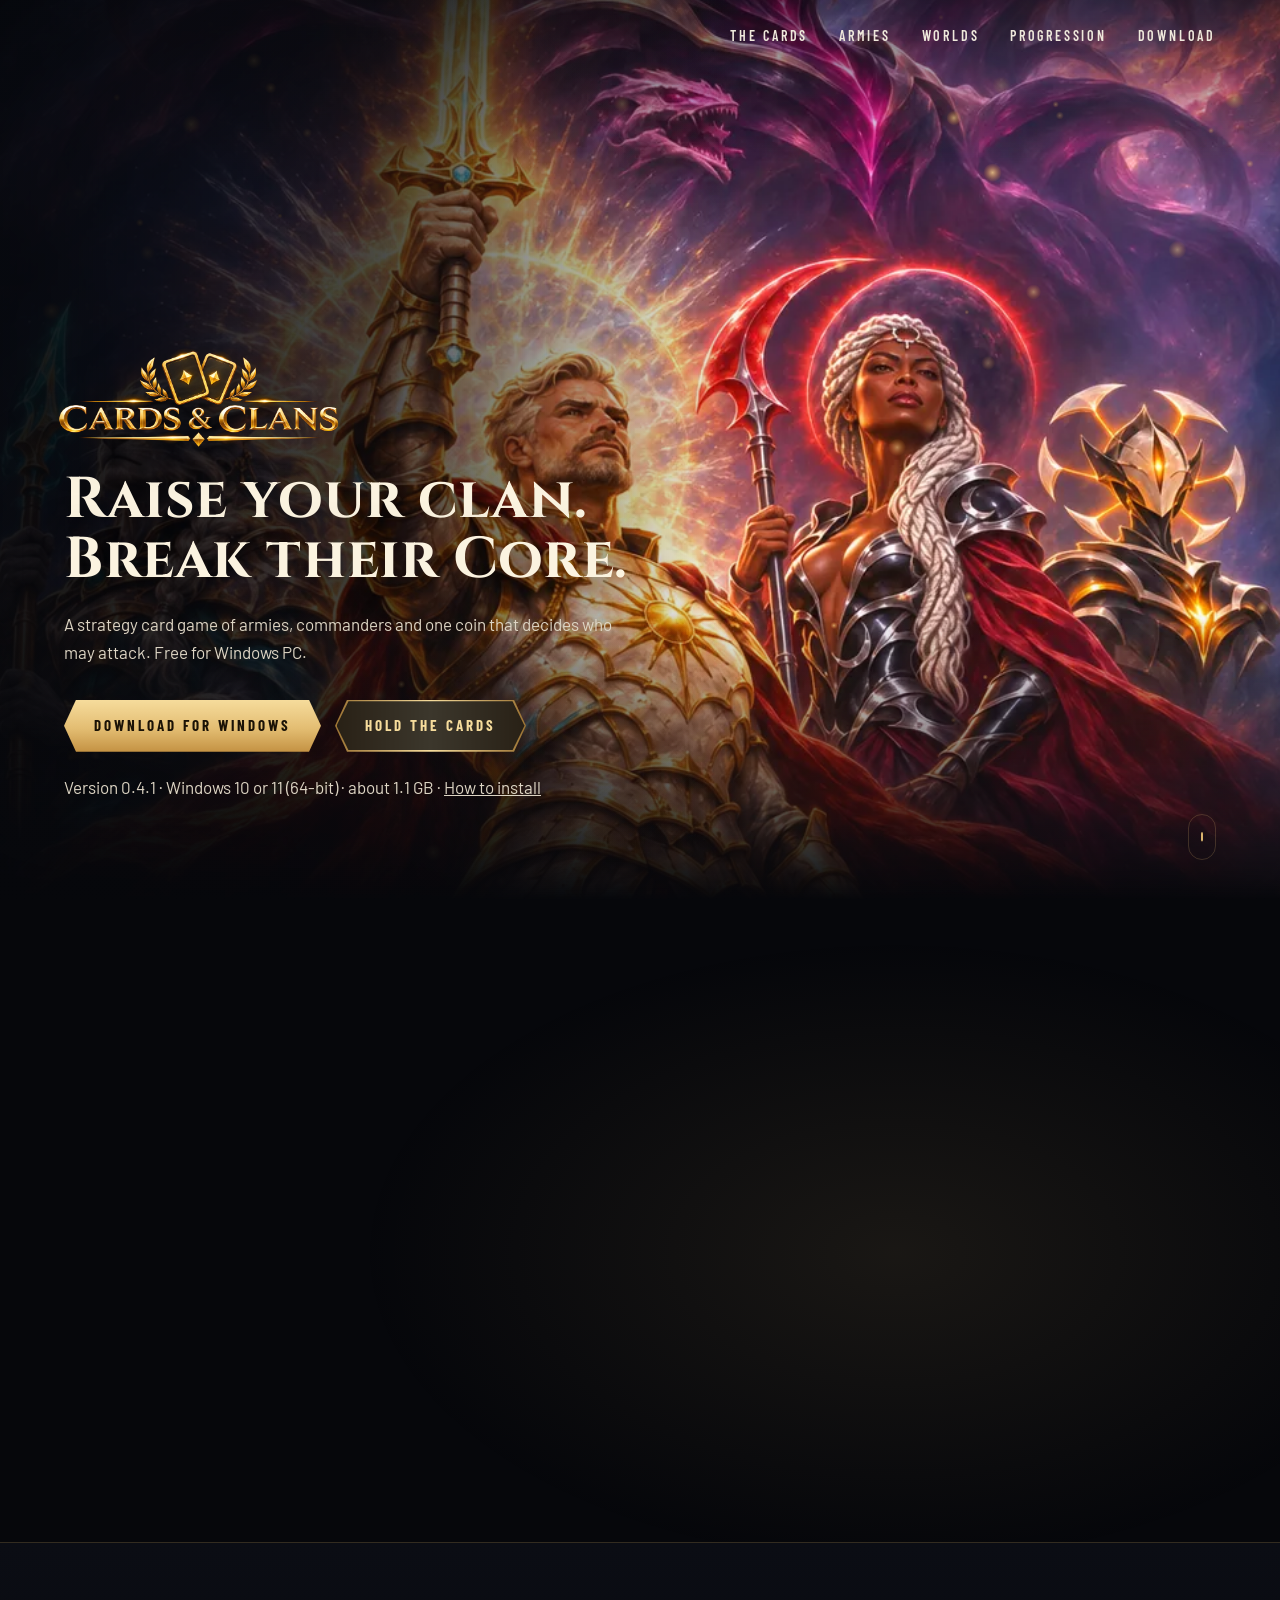
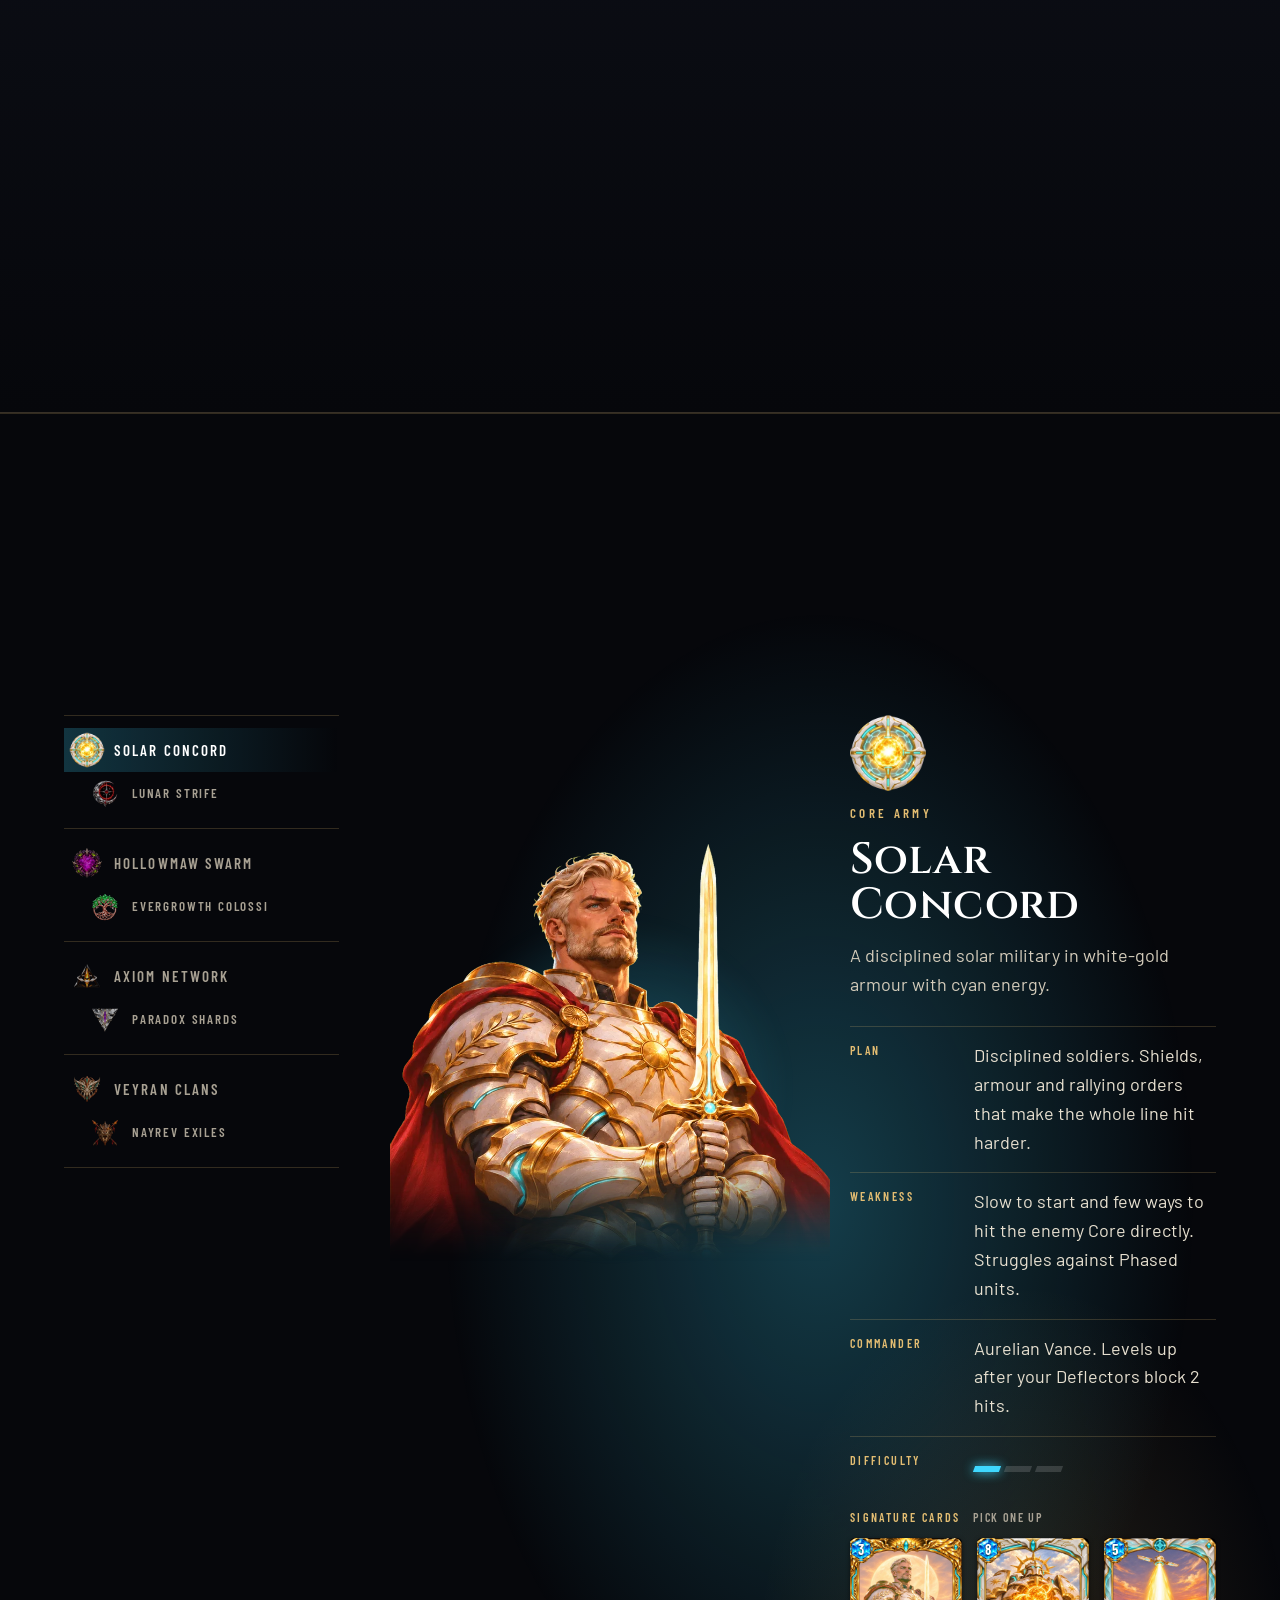
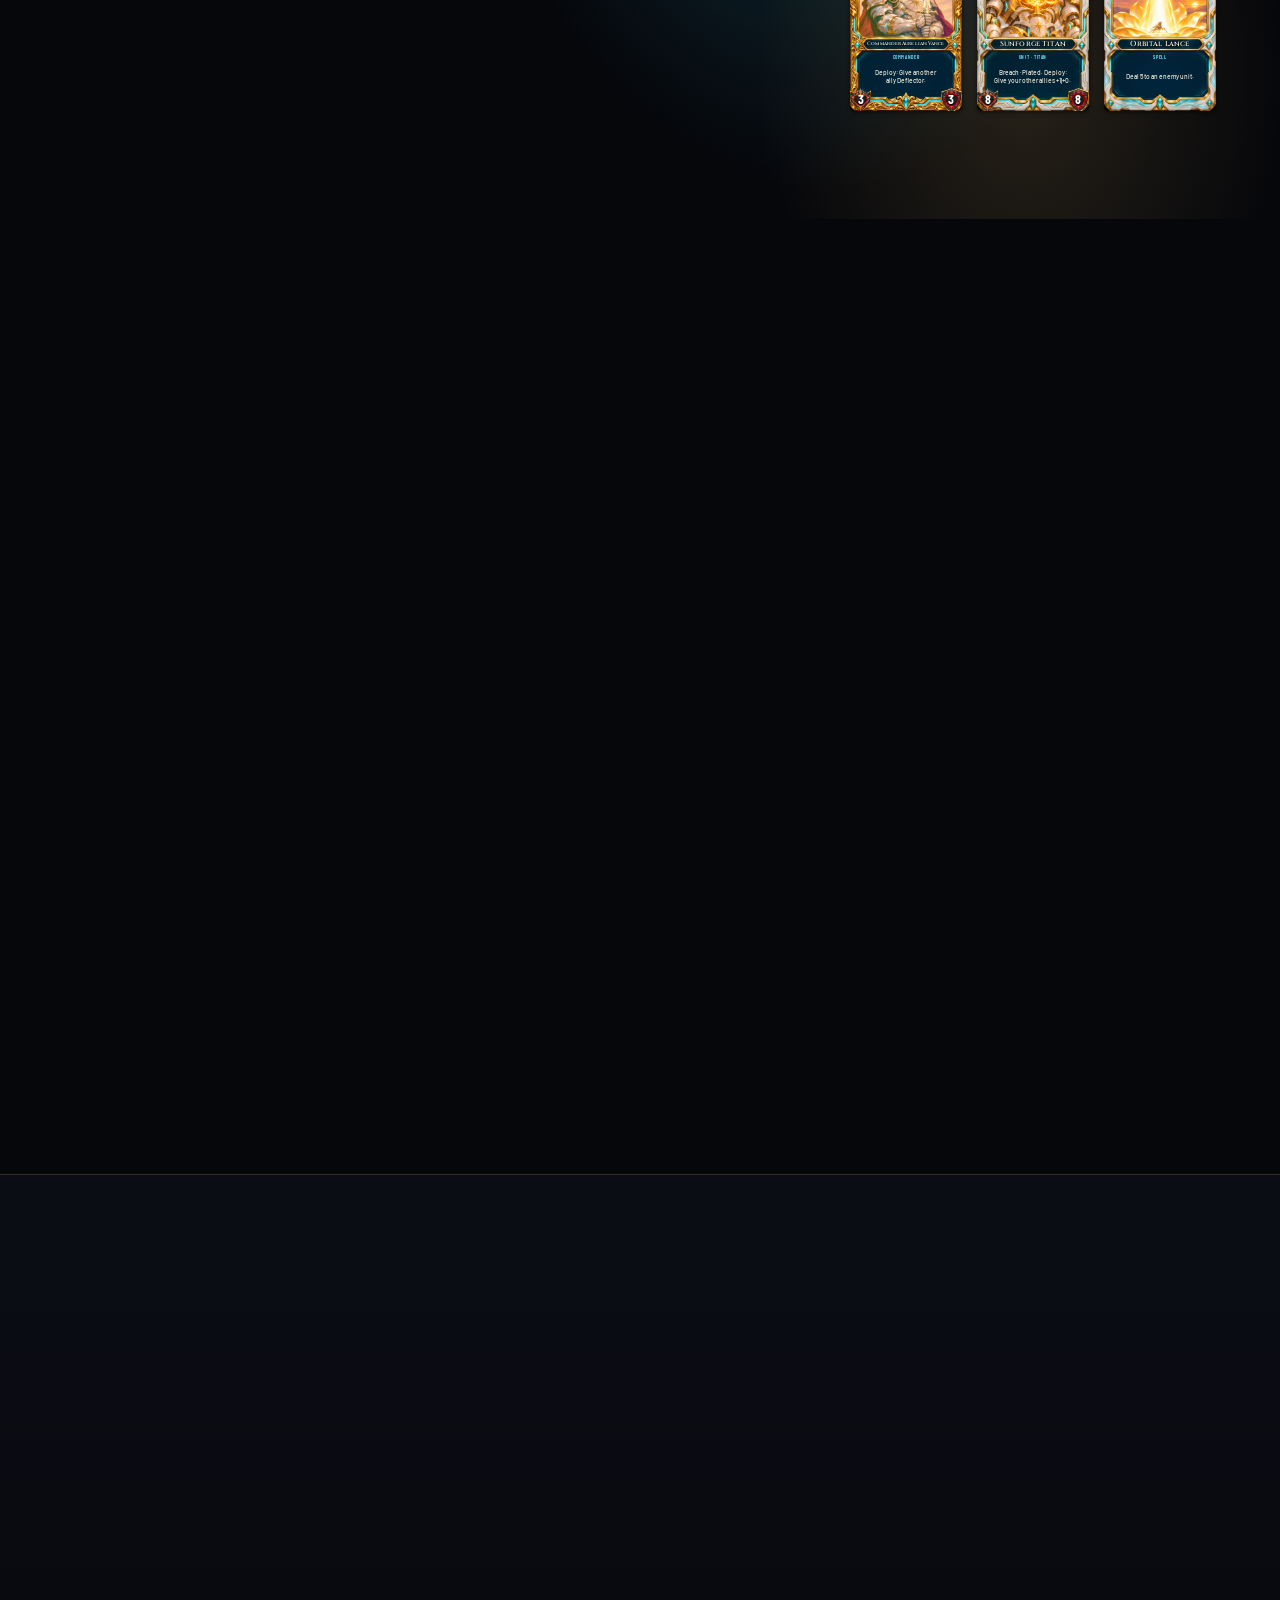
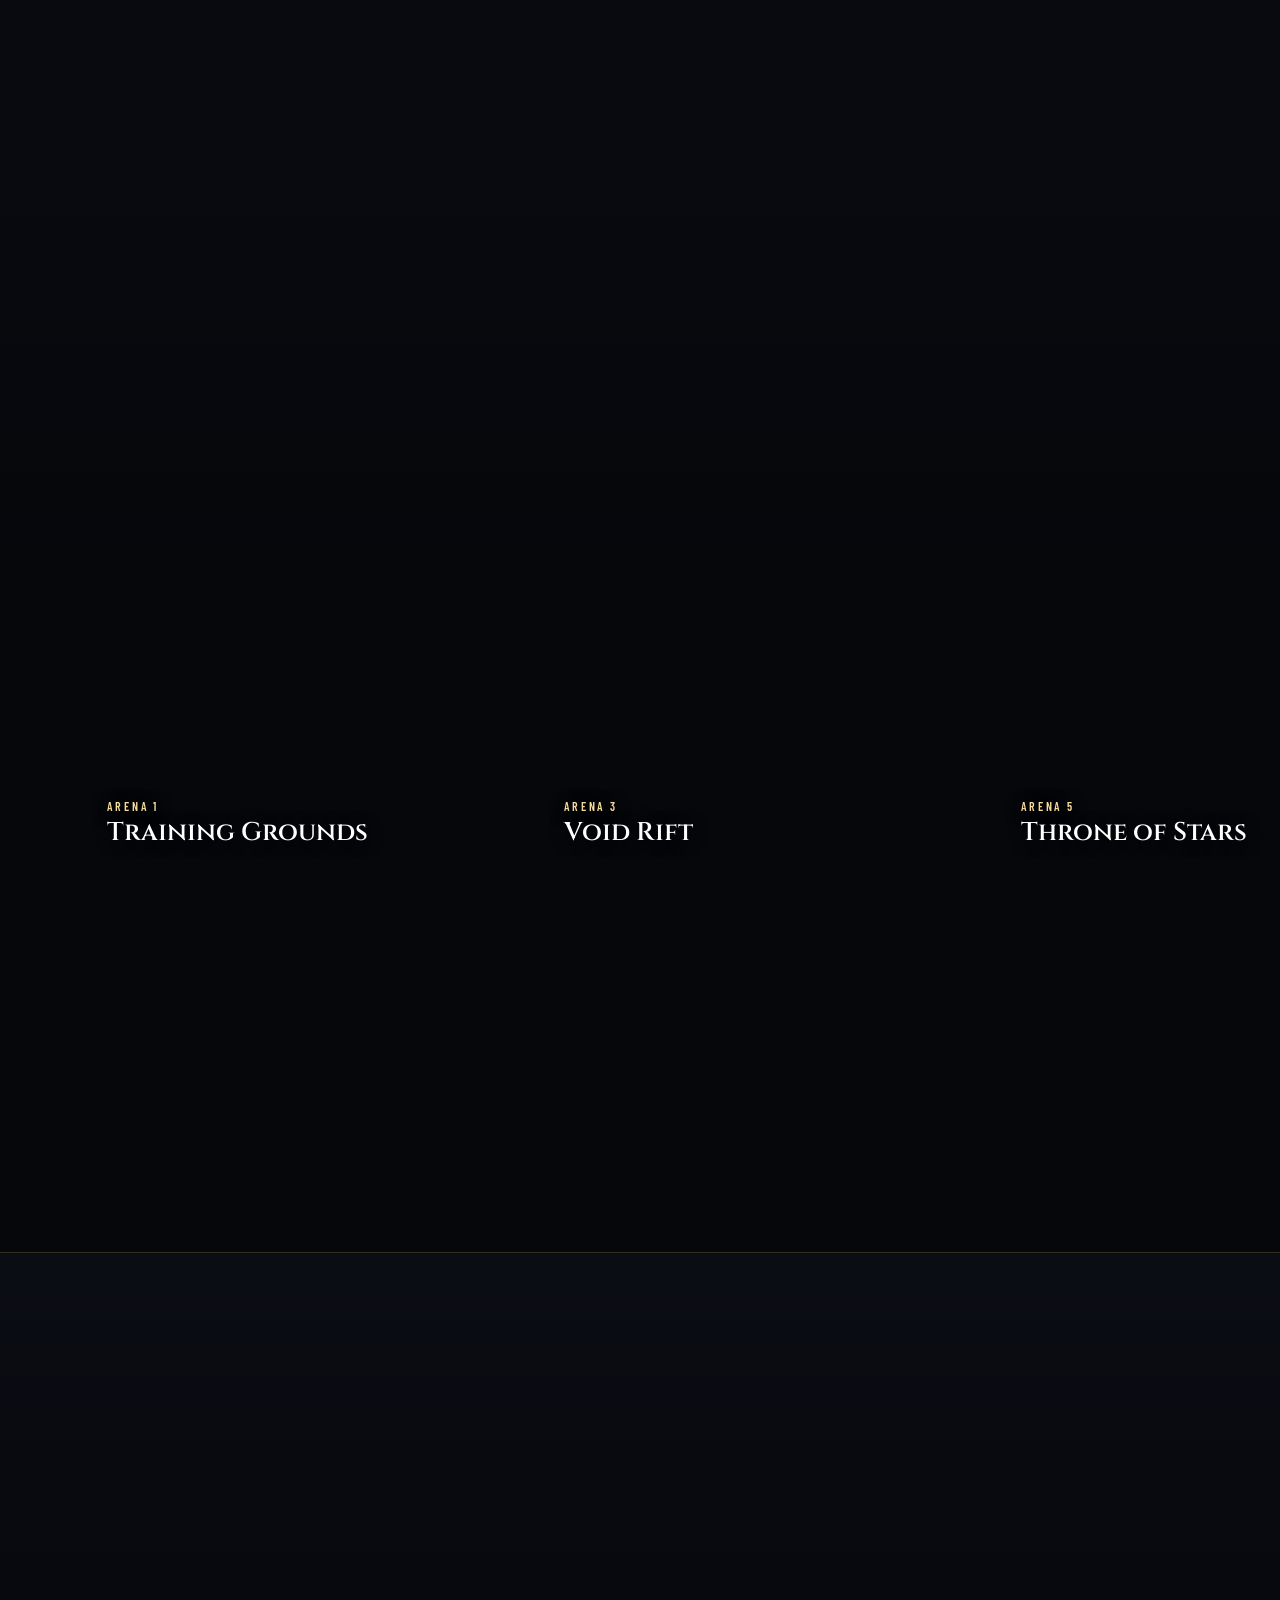
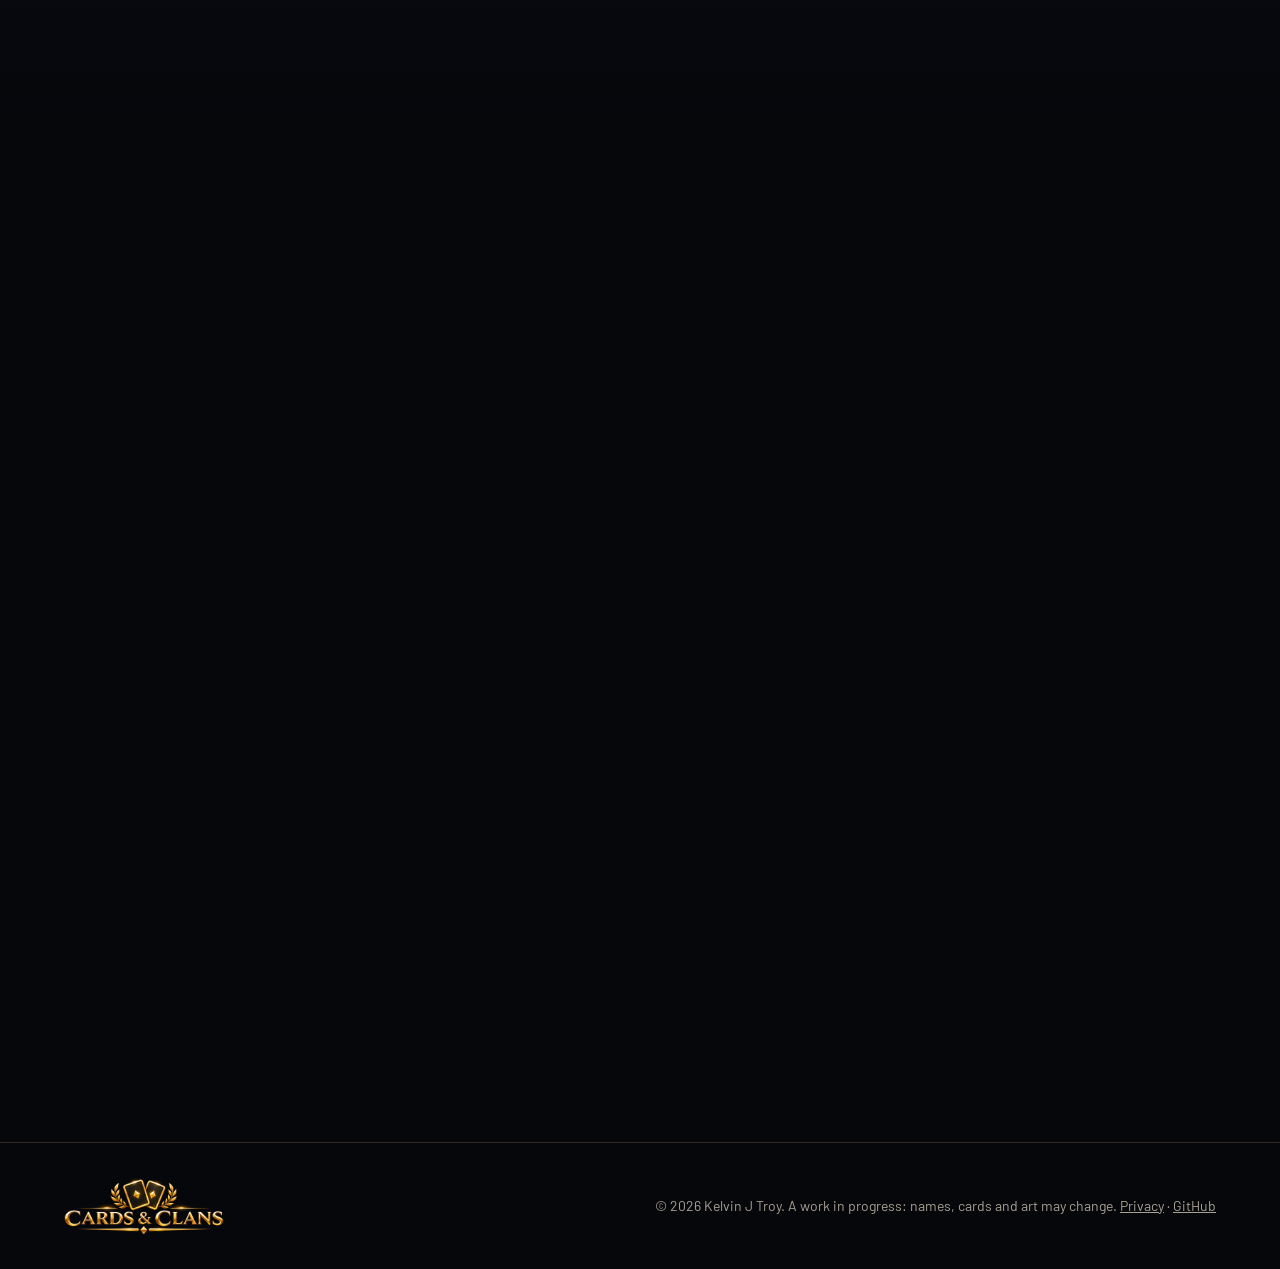
==== commit afd8c75d: "Website v0.4.1: version 0.4.1 (30 s moves, 10 s resolve, dice pace, study cards on the enemy turn)" ====
--- a/index.html
+++ b/index.html
@@ -75,7 +75,7 @@
       <a class="btn btn--gold" href="https://github.com/MasterMythic/cardsandclans/releases/latest/download/CardsAndClans-Windows.zip">Download for Windows</a>
       <a class="btn btn--ghost" href="#cards">Hold the cards</a>
     </div>
-    <p class="hero__lede">Version <span id="ver">0.4.0</span> · Windows 10 or 11 (64-bit) · about 1.1&nbsp;GB · <a href="#download">How to install</a></p>
+    <p class="hero__lede">Version <span id="ver">0.4.1</span> · Windows 10 or 11 (64-bit) · about 1.1&nbsp;GB · <a href="#download">How to install</a></p>
   </div>
   <a class="hero__scroll" href="#cards" aria-label="Scroll to the cards"><span></span></a>
 </section>
@@ -221,7 +221,7 @@
 <!-- 7b · Download --------------------------------------------------------------- -->
 <section class="progress" id="download" aria-labelledby="download-title">
   <header class="progress__head">
-    <p class="eyebrow">Version 0.4.0 · Windows 10 or 11 (64-bit)</p>
+    <p class="eyebrow">Version 0.4.1 · Windows 10 or 11 (64-bit)</p>
     <h2 id="download-title">Download and&nbsp;play.</h2>
     <p>Free, with no ads and no accounts. Battle the computer, or host a battle and send a friend the 6-letter room code. Both players need the same version; the game tells you when a new one is out. To update, replace the old folder with the new zip: your saves are kept. <a href="privacy.html">Privacy</a></p>
     <div class="hero__actions">
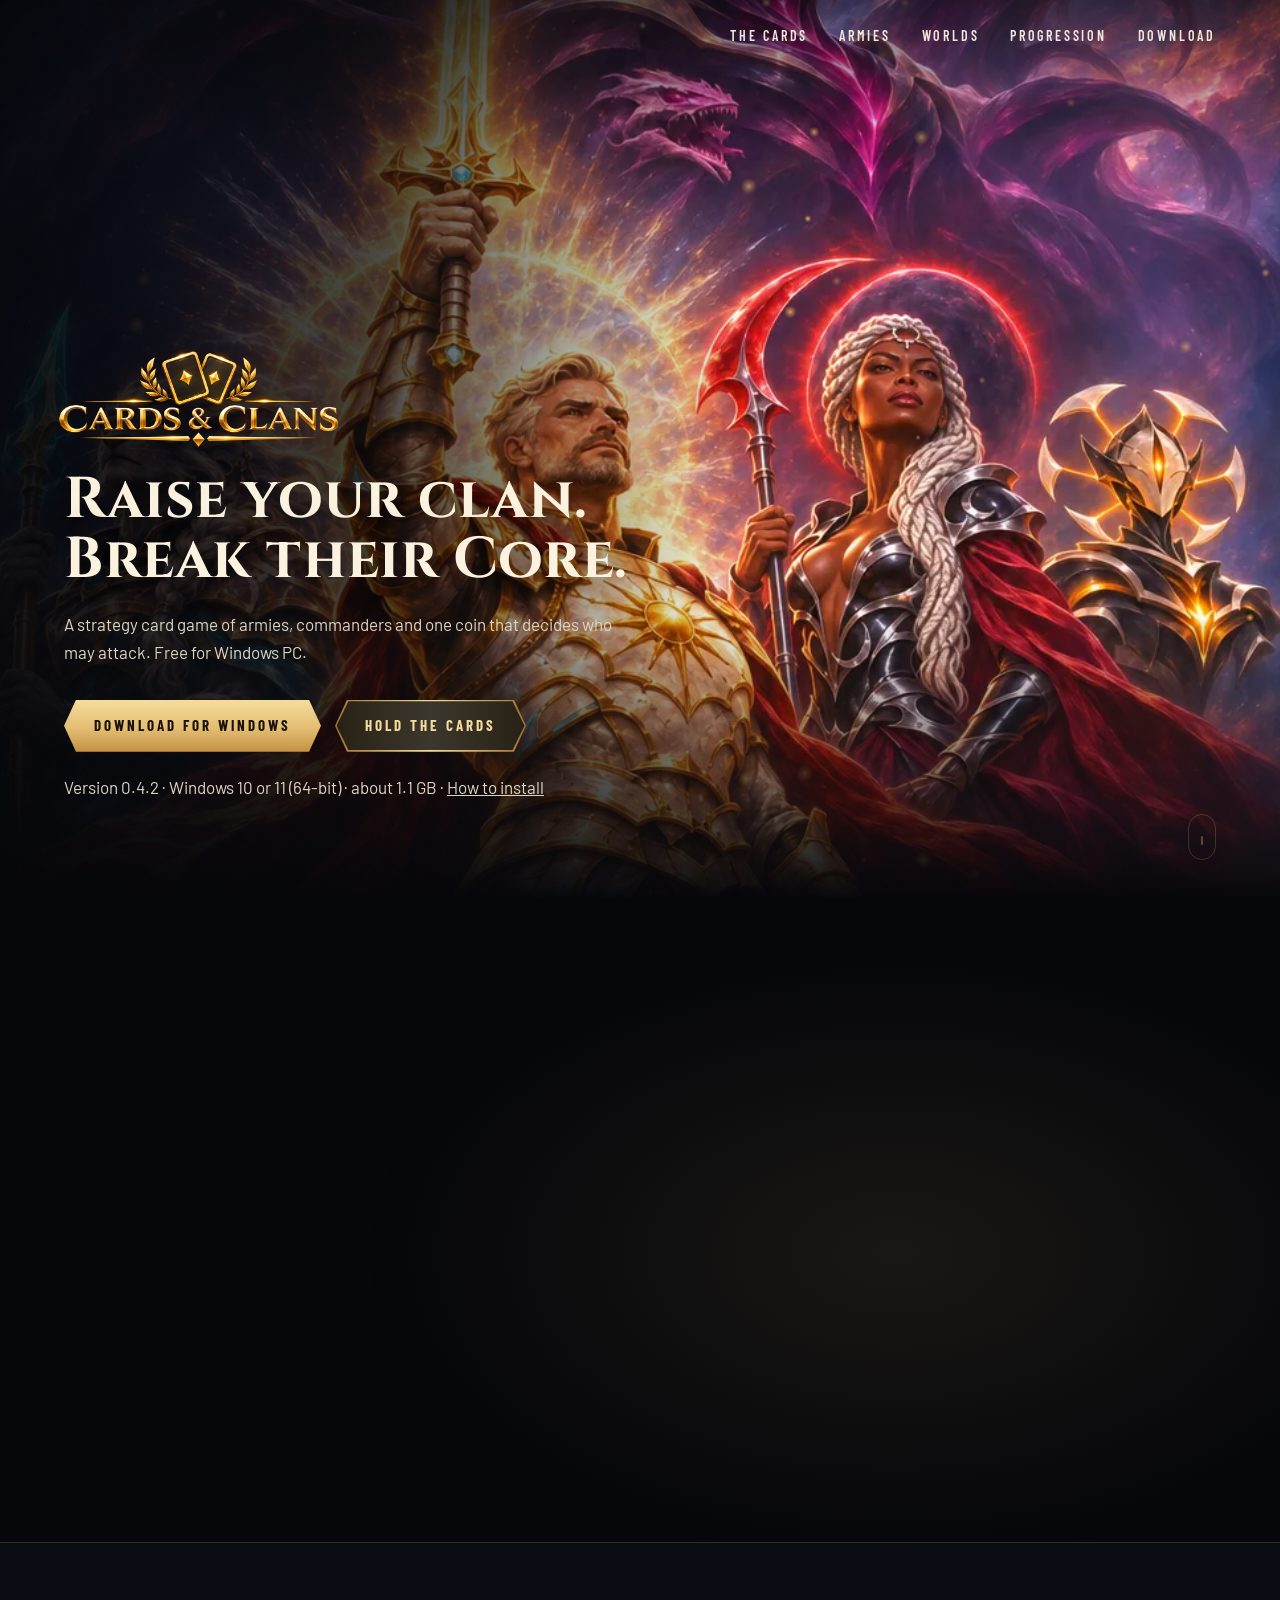
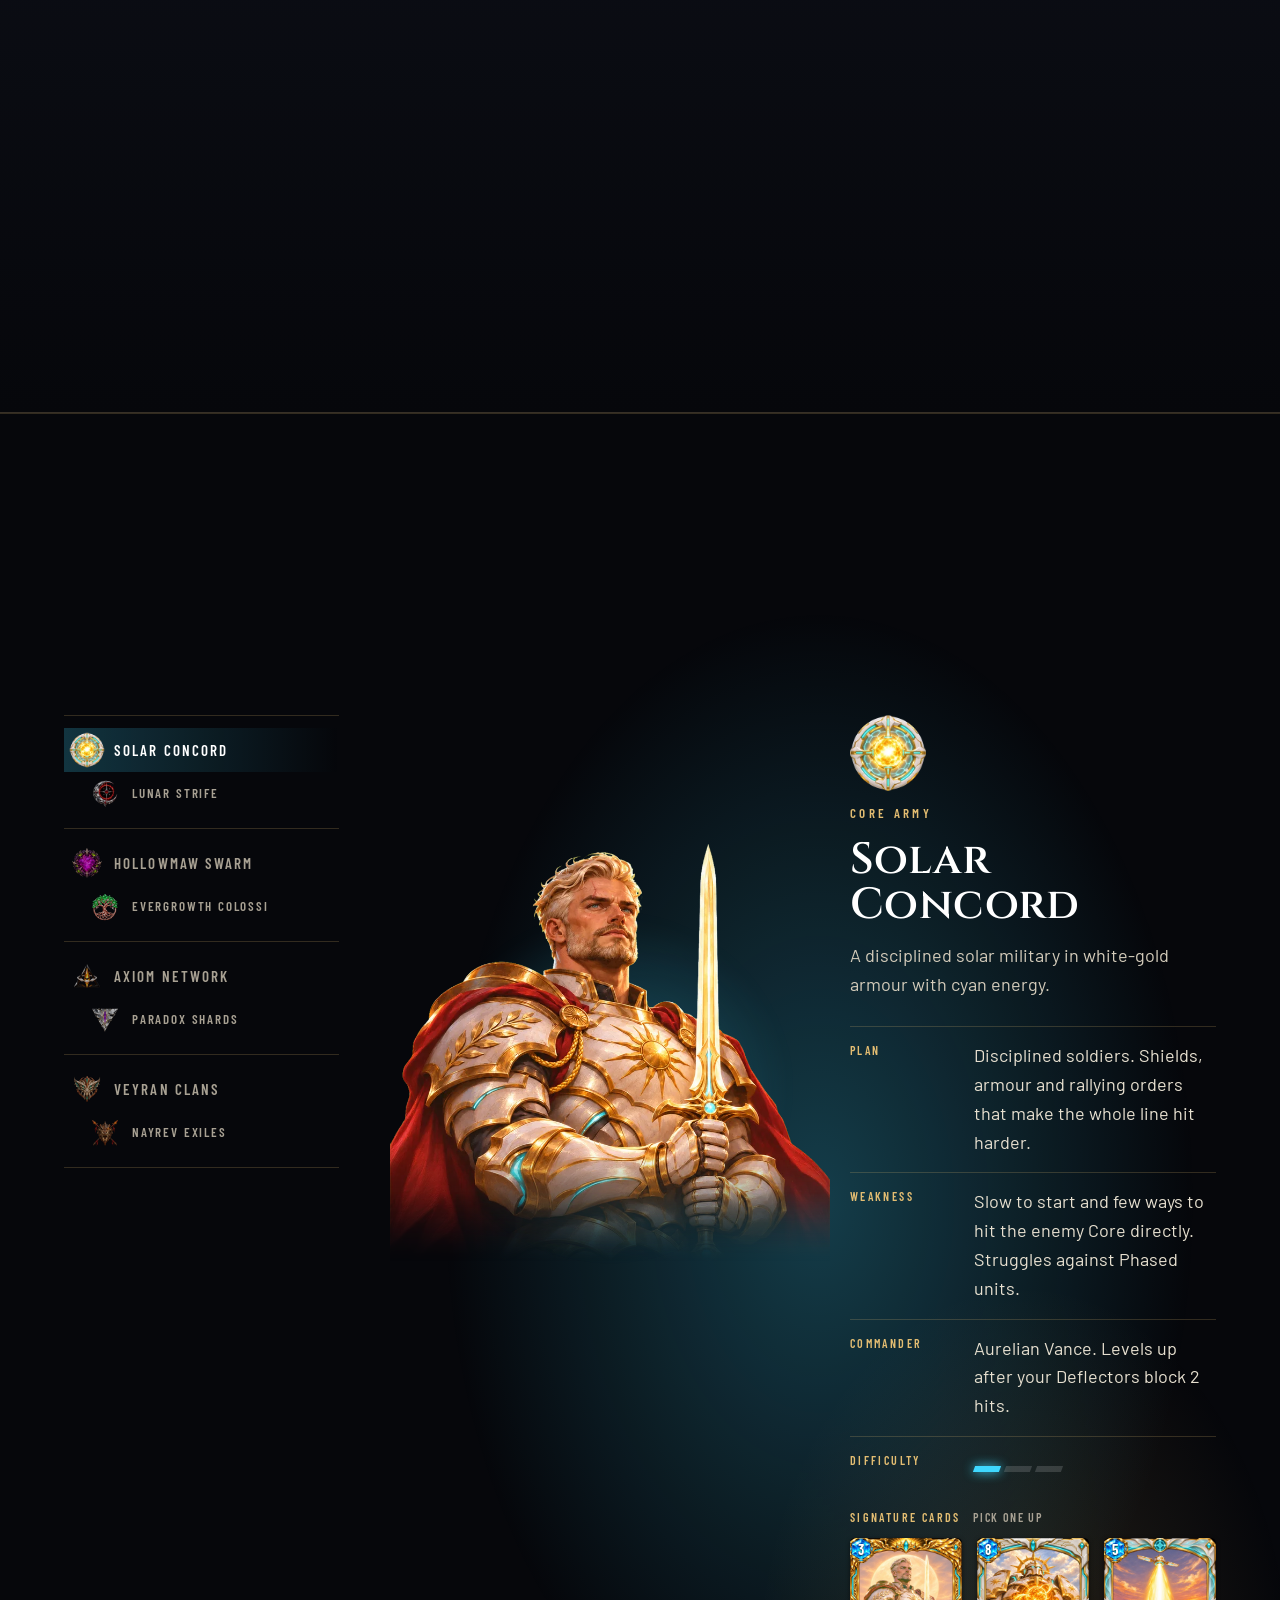
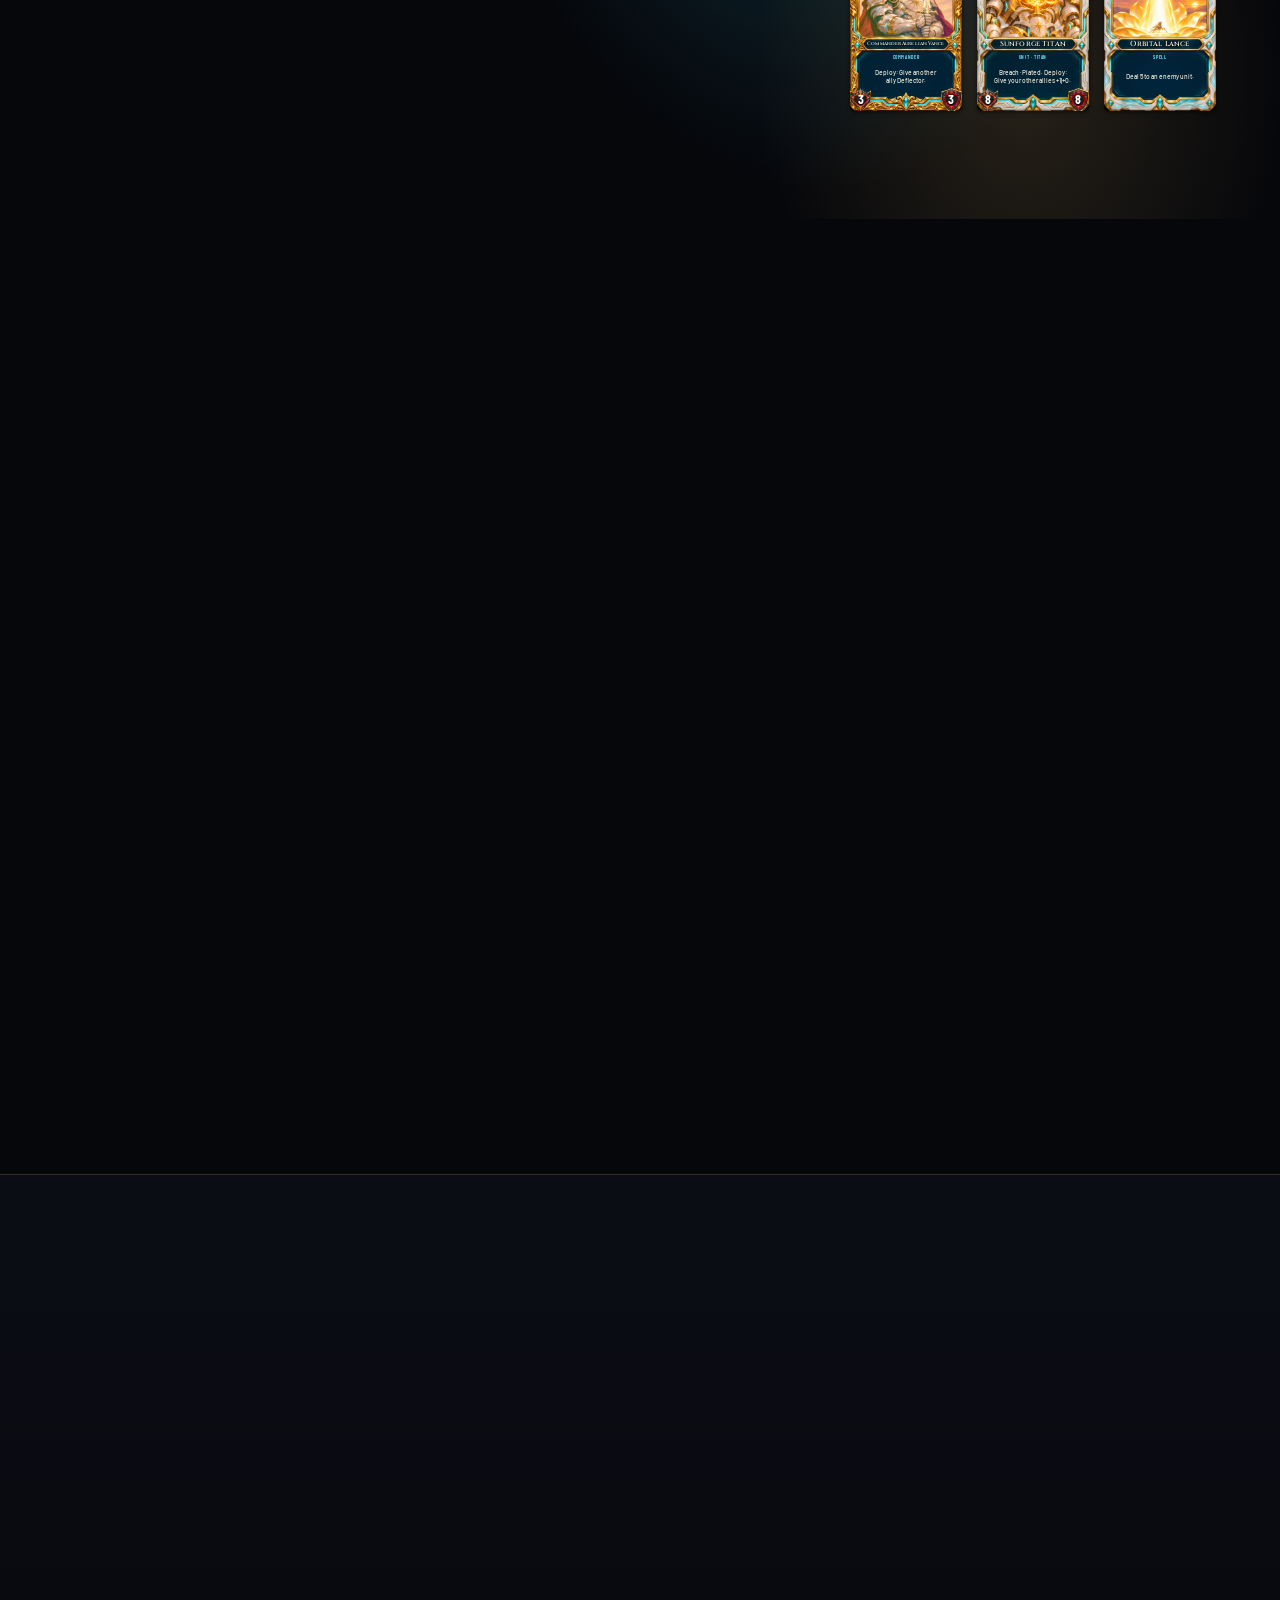
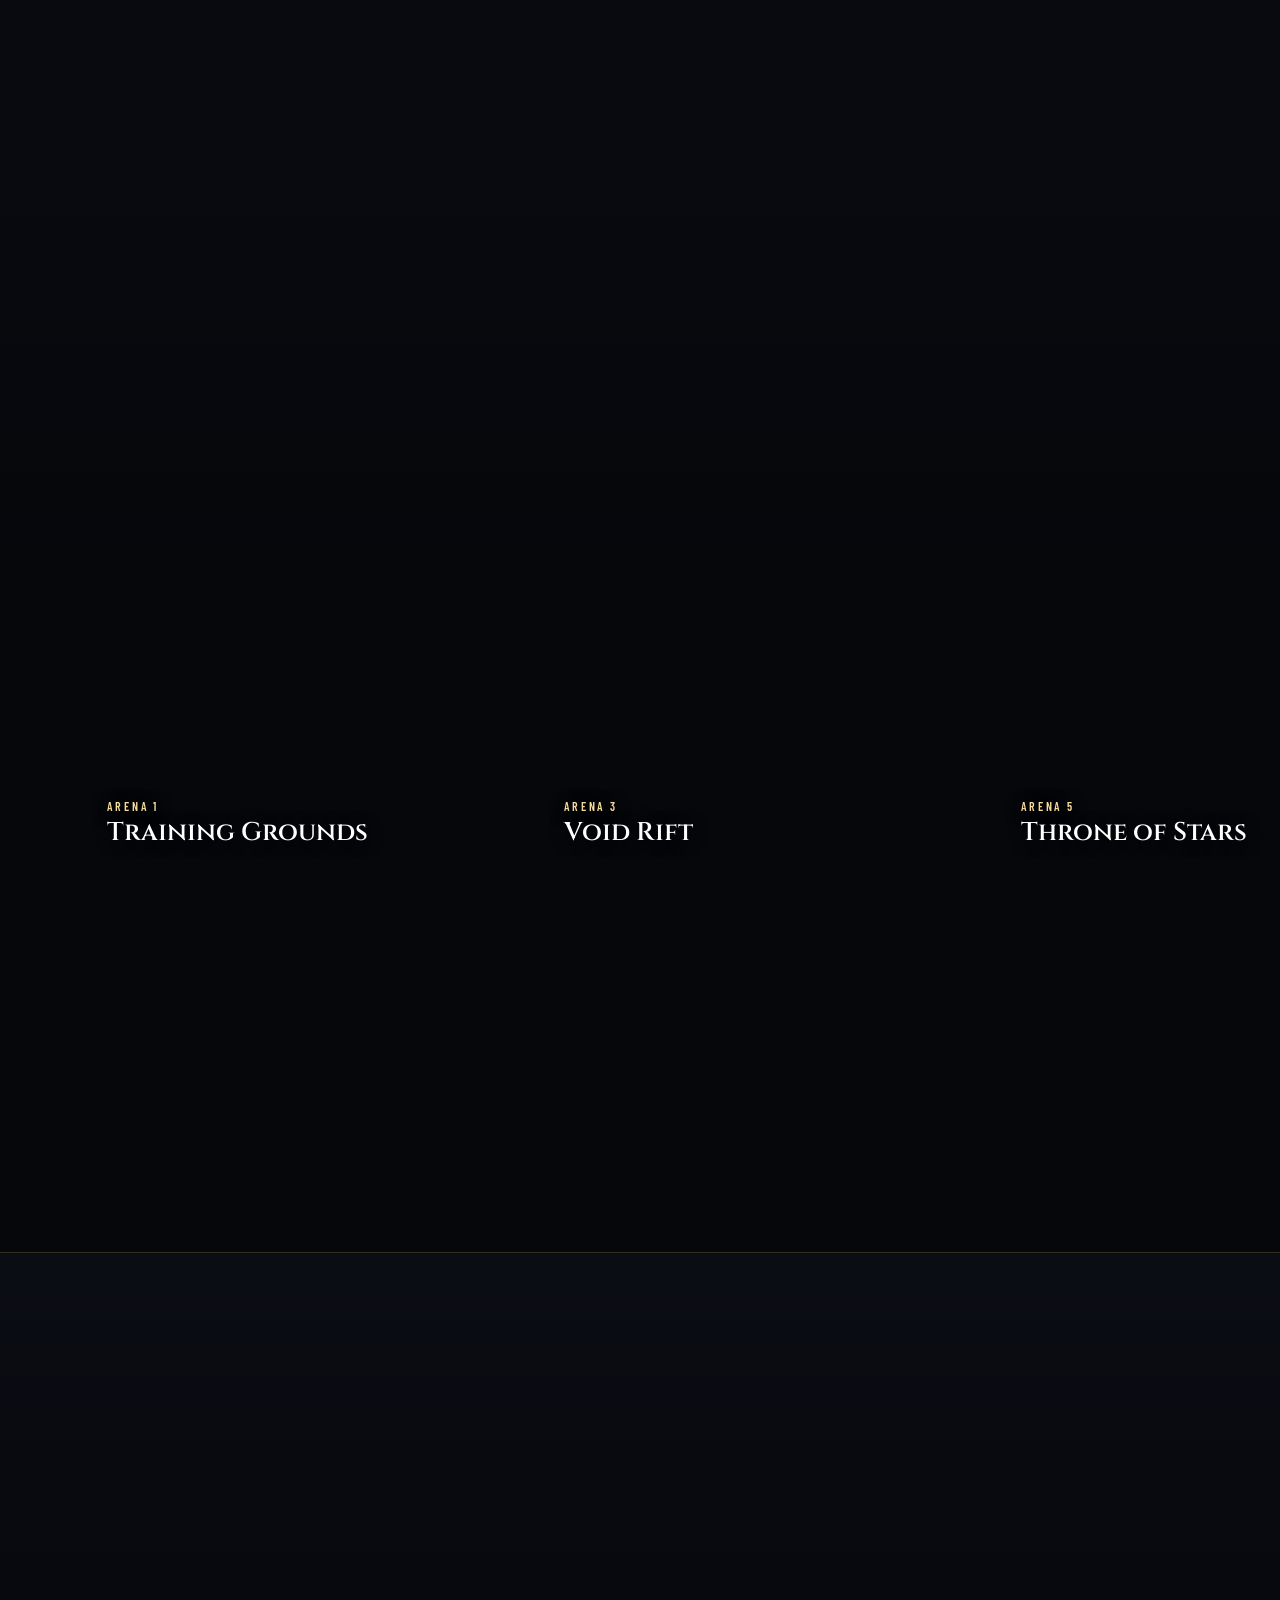
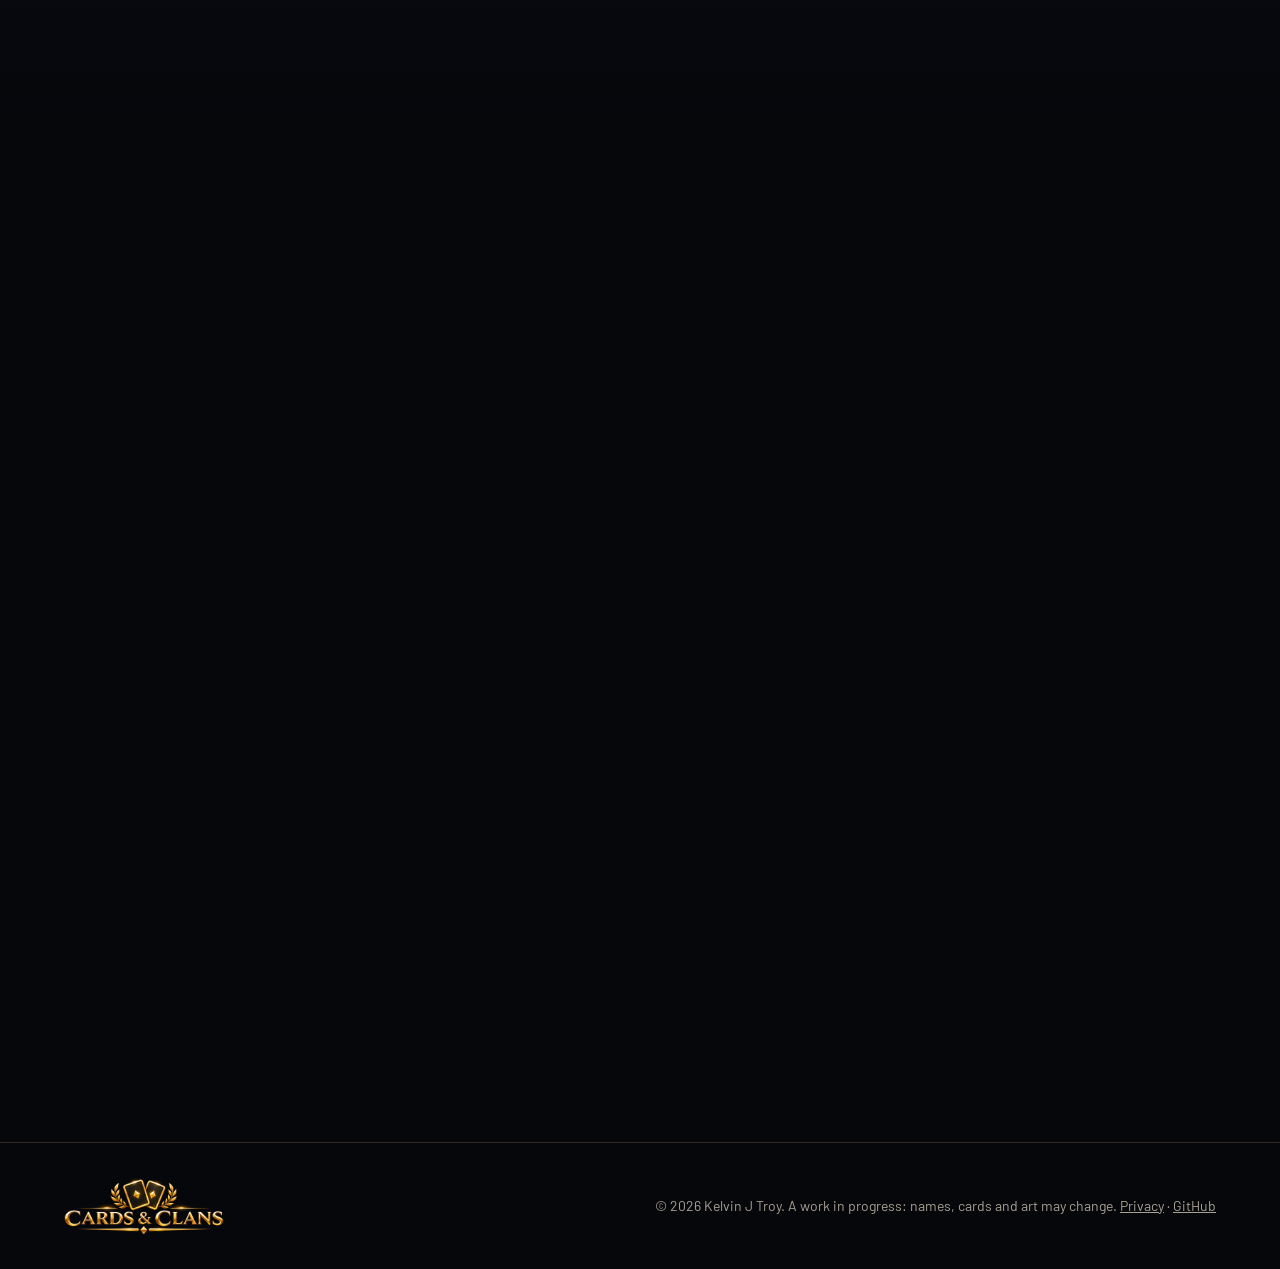
==== commit 9cd48d47: "Show version 0.4.2 on the actual download page" ====
--- a/index.html
+++ b/index.html
@@ -75,7 +75,7 @@
       <a class="btn btn--gold" href="https://github.com/MasterMythic/cardsandclans/releases/latest/download/CardsAndClans-Windows.zip">Download for Windows</a>
       <a class="btn btn--ghost" href="#cards">Hold the cards</a>
     </div>
-    <p class="hero__lede">Version <span id="ver">0.4.1</span> · Windows 10 or 11 (64-bit) · about 1.1&nbsp;GB · <a href="#download">How to install</a></p>
+    <p class="hero__lede">Version <span id="ver">0.4.2</span> · Windows 10 or 11 (64-bit) · about 1.1&nbsp;GB · <a href="#download">How to install</a></p>
   </div>
   <a class="hero__scroll" href="#cards" aria-label="Scroll to the cards"><span></span></a>
 </section>
@@ -221,7 +221,7 @@
 <!-- 7b · Download --------------------------------------------------------------- -->
 <section class="progress" id="download" aria-labelledby="download-title">
   <header class="progress__head">
-    <p class="eyebrow">Version 0.4.1 · Windows 10 or 11 (64-bit)</p>
+    <p class="eyebrow">Version 0.4.2 · Windows 10 or 11 (64-bit)</p>
     <h2 id="download-title">Download and&nbsp;play.</h2>
     <p>Free, with no ads and no accounts. Battle the computer, or host a battle and send a friend the 6-letter room code. Both players need the same version; the game tells you when a new one is out. To update, replace the old folder with the new zip: your saves are kept. <a href="privacy.html">Privacy</a></p>
     <div class="hero__actions">
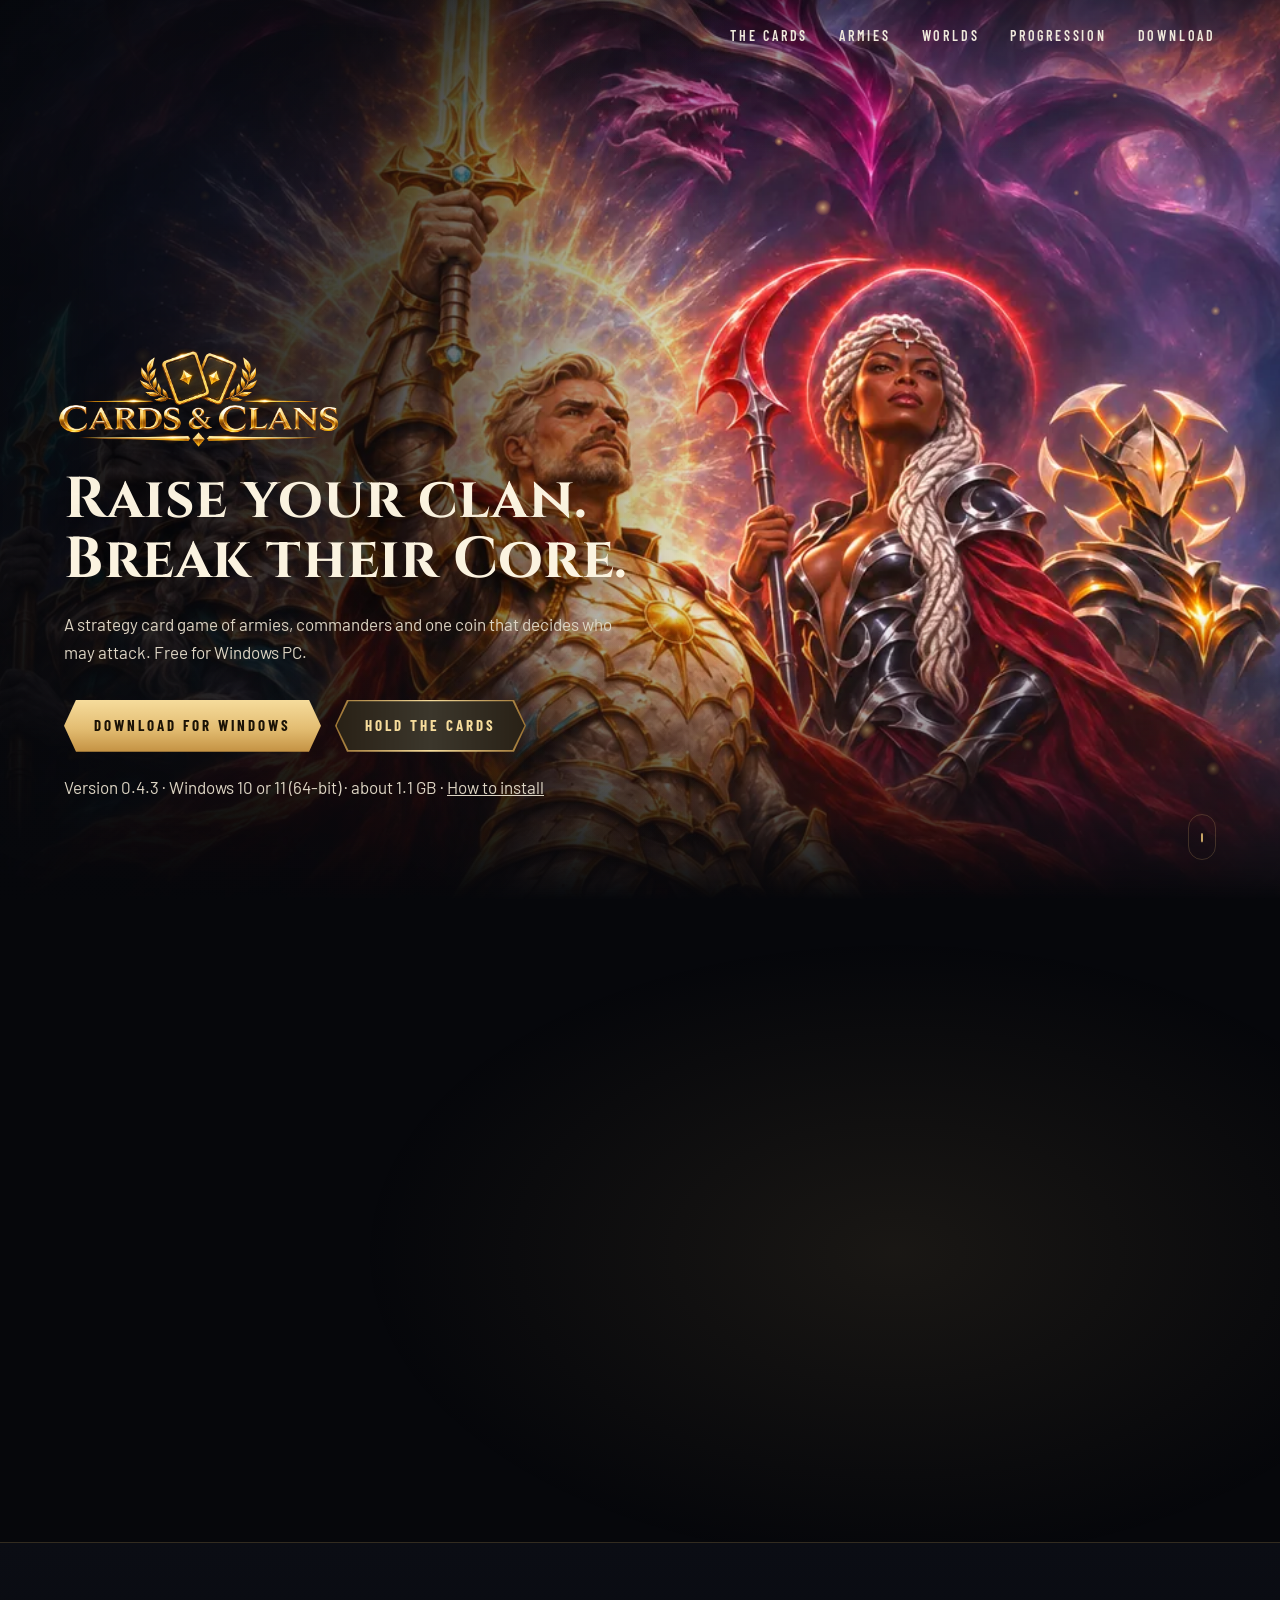
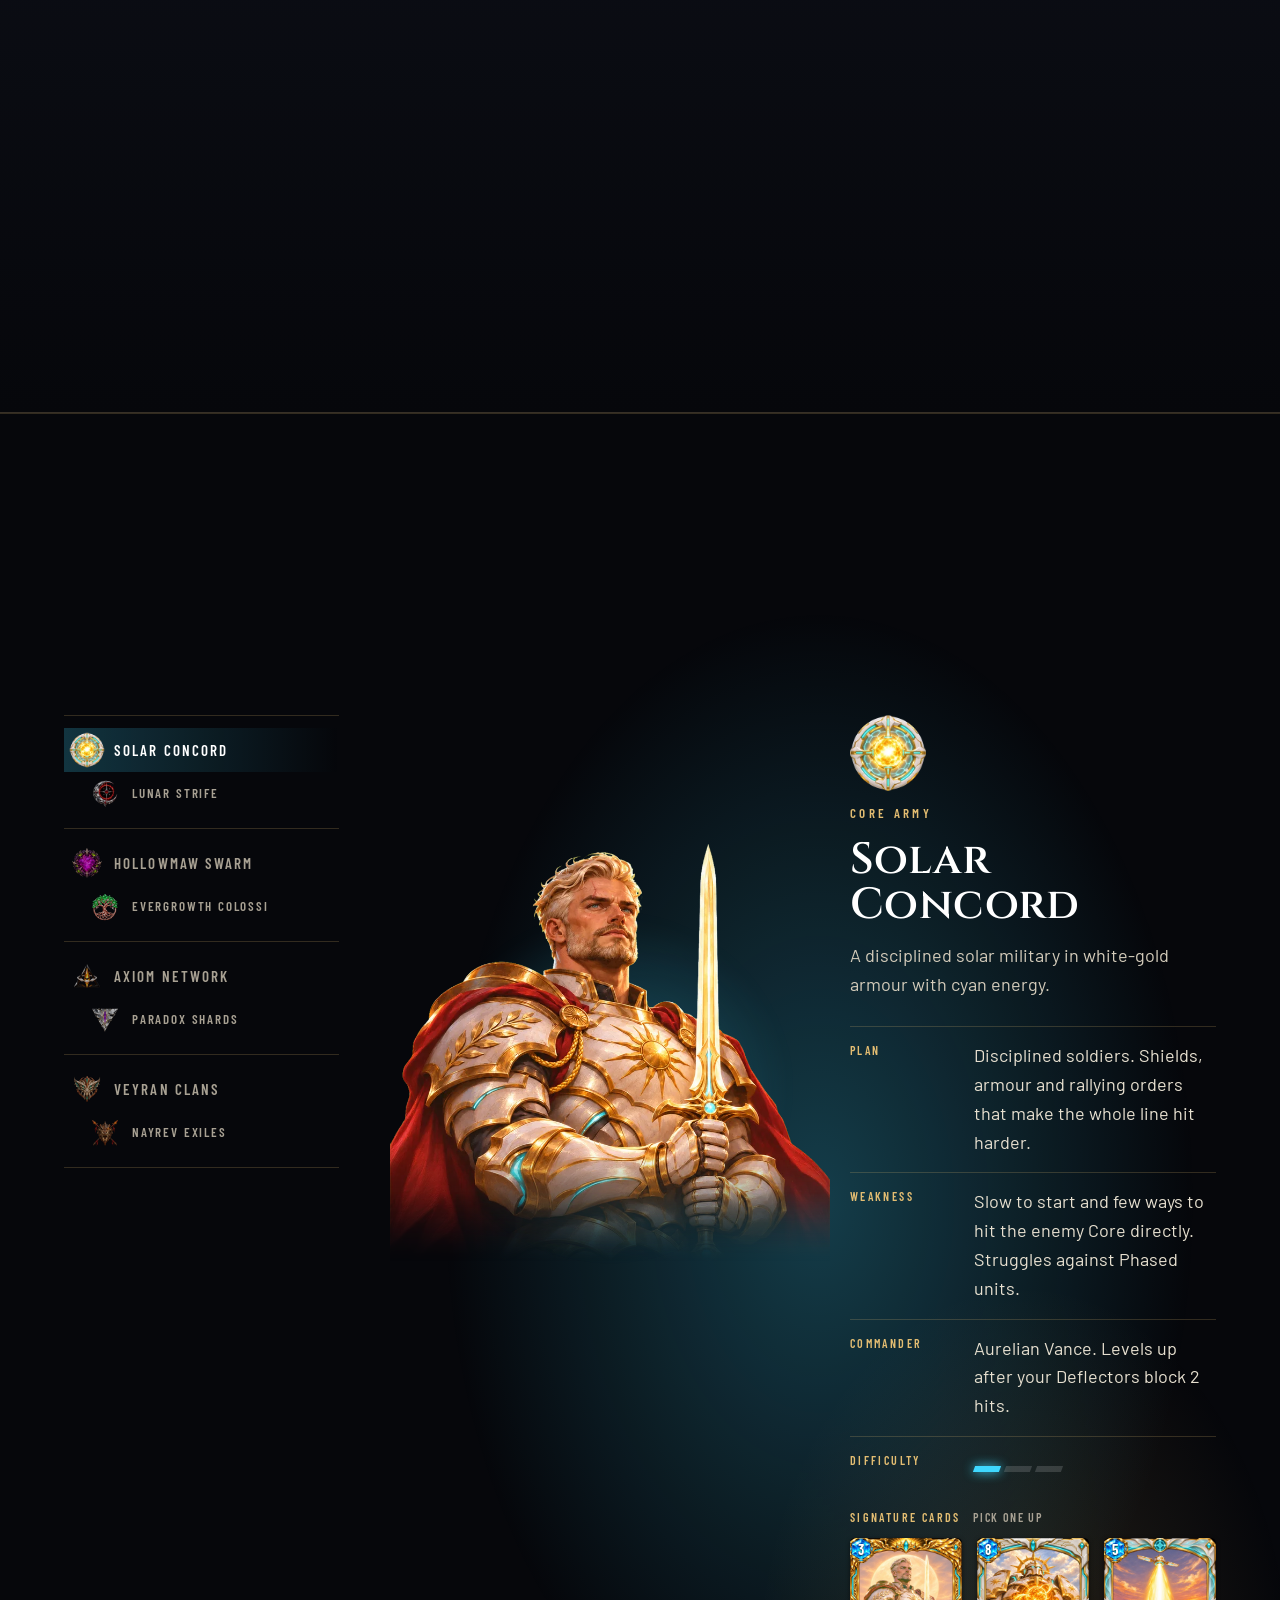
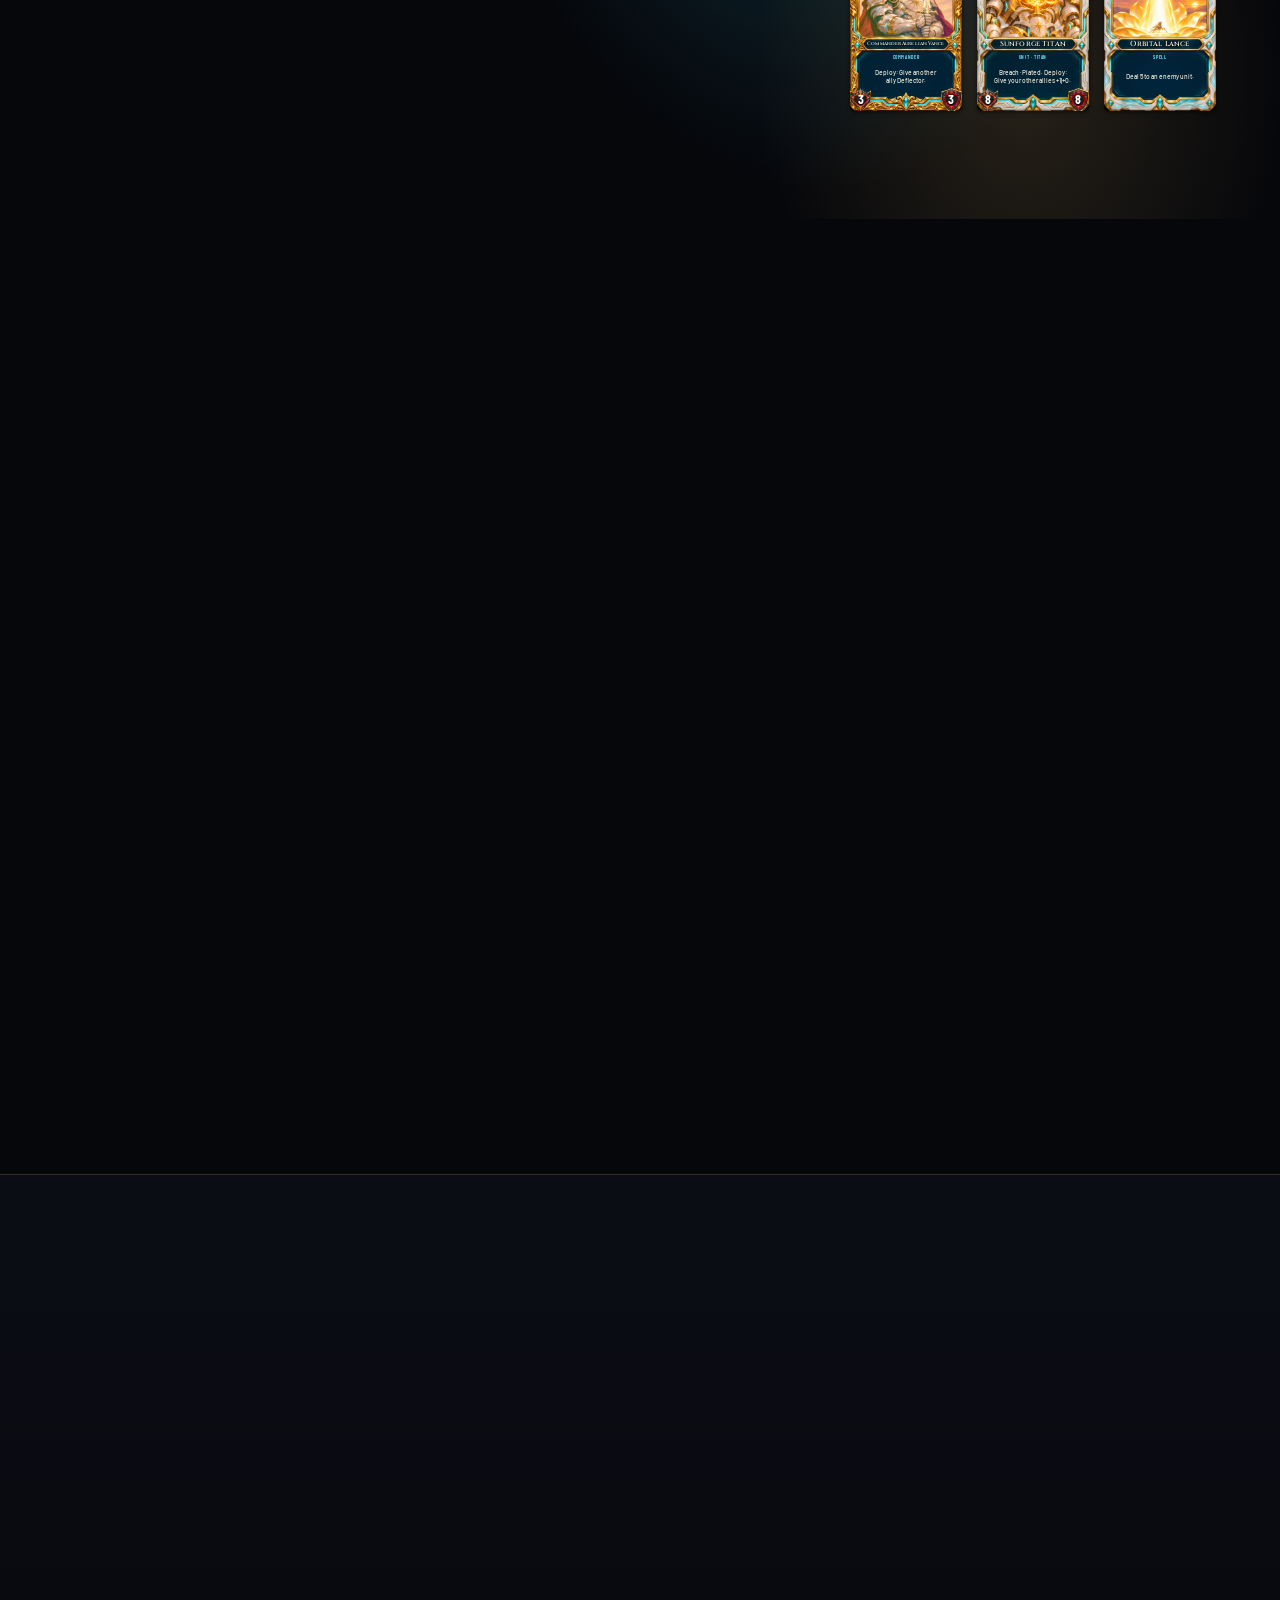
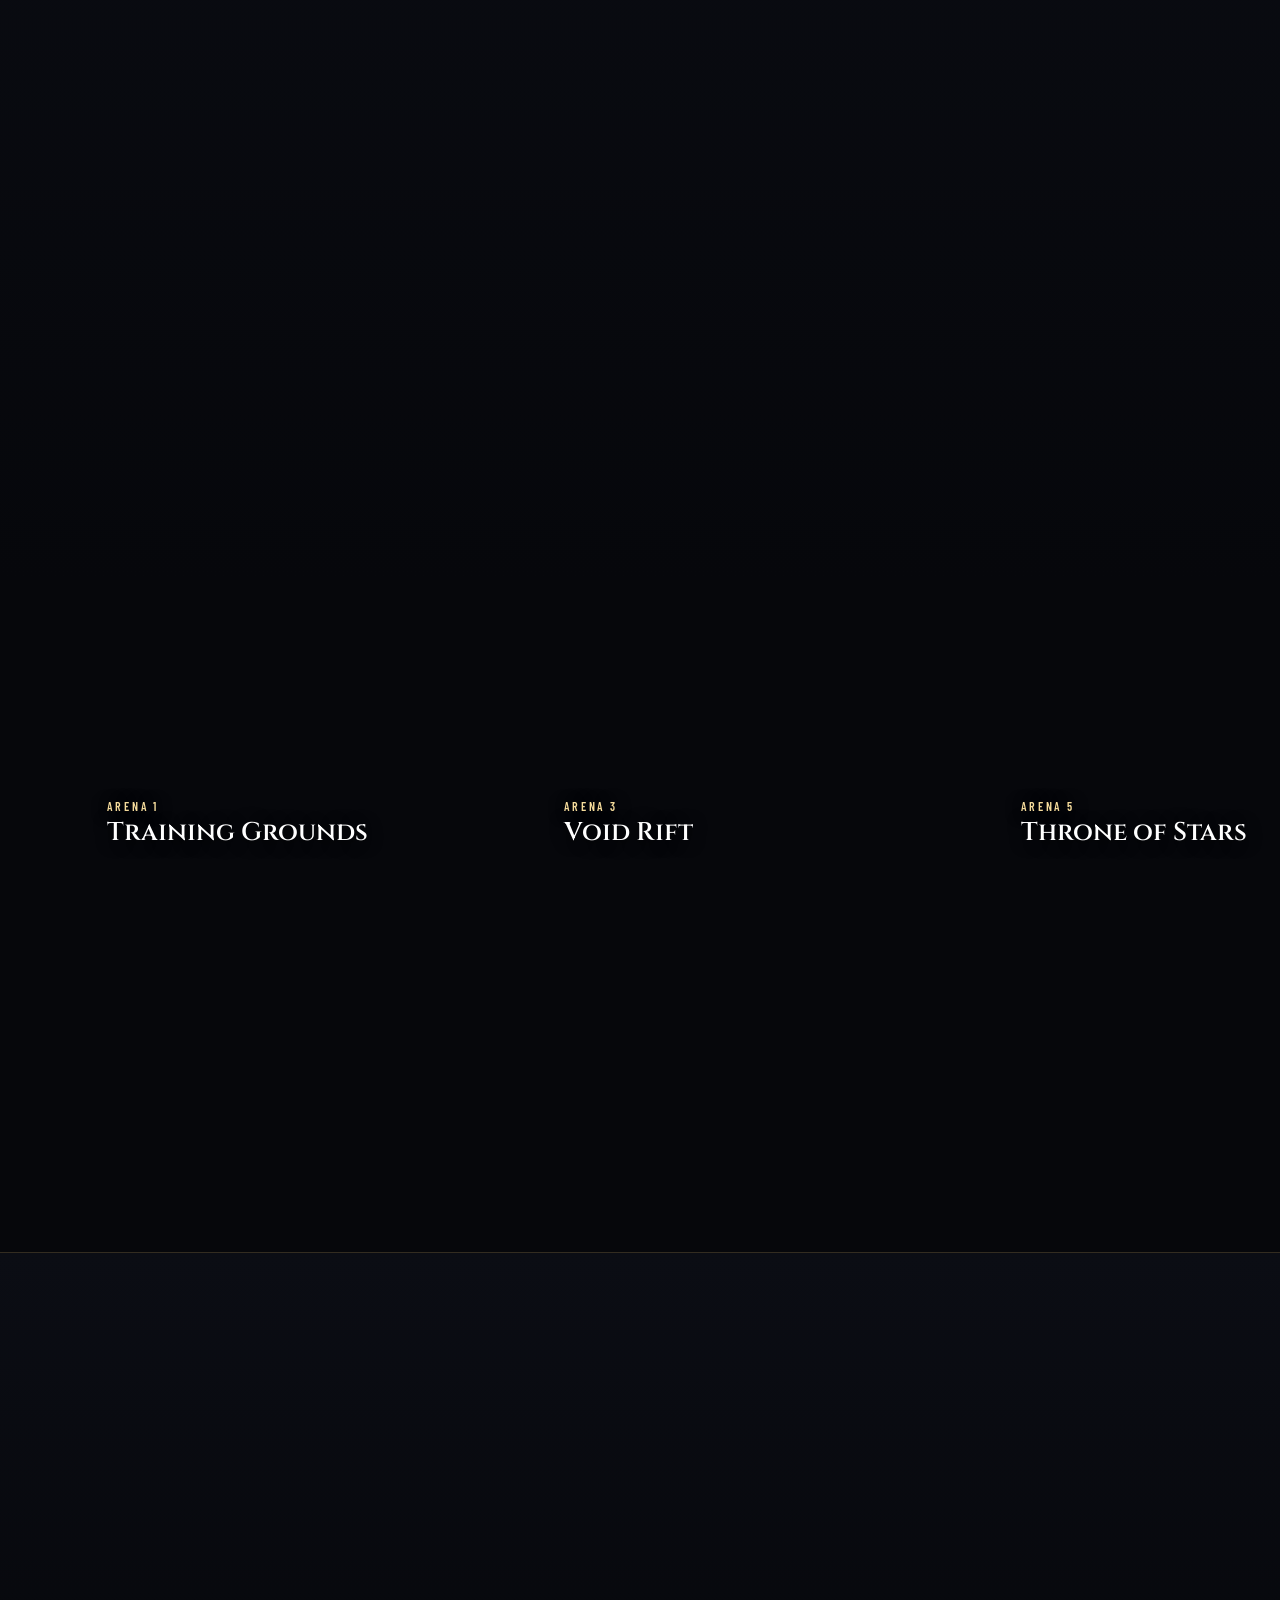
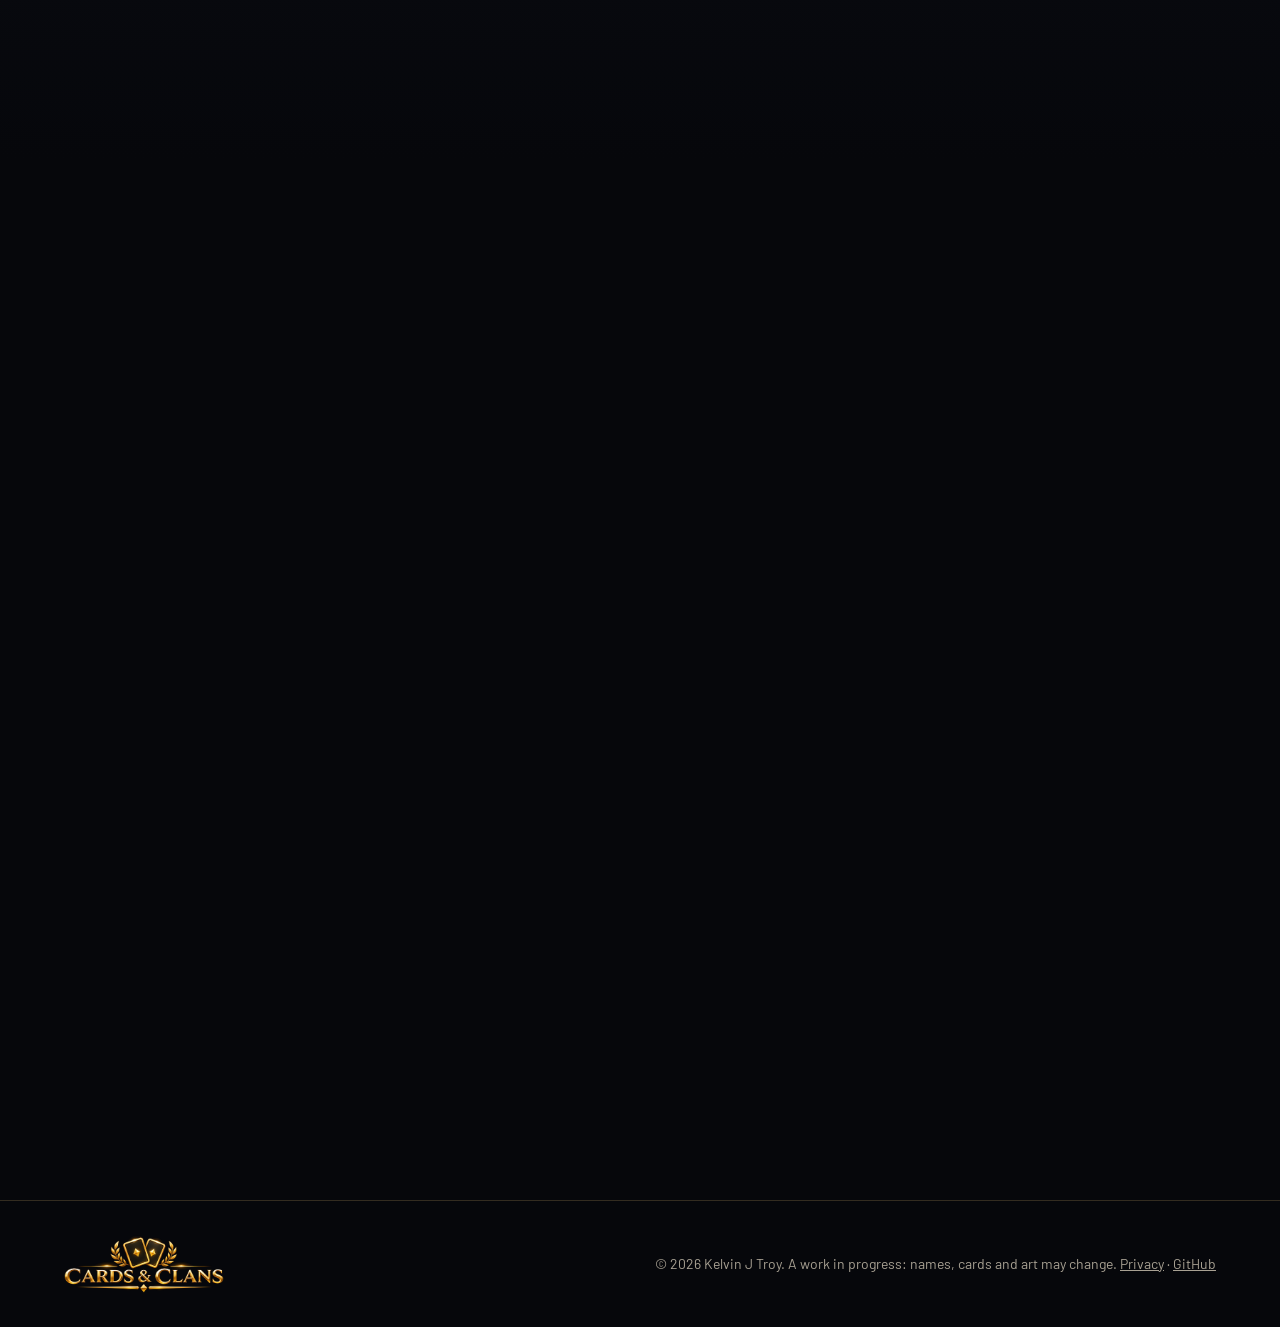
==== commit d2f32c90: "Publish 0.4.3 download version and card-reading release notes" ====
--- a/index.html
+++ b/index.html
@@ -75,7 +75,7 @@
       <a class="btn btn--gold" href="https://github.com/MasterMythic/cardsandclans/releases/latest/download/CardsAndClans-Windows.zip">Download for Windows</a>
       <a class="btn btn--ghost" href="#cards">Hold the cards</a>
     </div>
-    <p class="hero__lede">Version <span id="ver">0.4.2</span> · Windows 10 or 11 (64-bit) · about 1.1&nbsp;GB · <a href="#download">How to install</a></p>
+    <p class="hero__lede">Version <span id="ver">0.4.3</span> · Windows 10 or 11 (64-bit) · about 1.1&nbsp;GB · <a href="#download">How to install</a></p>
   </div>
   <a class="hero__scroll" href="#cards" aria-label="Scroll to the cards"><span></span></a>
 </section>
@@ -221,7 +221,8 @@
 <!-- 7b · Download --------------------------------------------------------------- -->
 <section class="progress" id="download" aria-labelledby="download-title">
   <header class="progress__head">
-    <p class="eyebrow">Version 0.4.2 · Windows 10 or 11 (64-bit)</p>
+    <p class="eyebrow">Version 0.4.3 · Windows 10 or 11 (64-bit)</p>
+    <p><strong>New in 0.4.3:</strong> corrected card numbers in Battles for Liberty, and cards pop up where you hover instead of appearing in a side panel. You can still study your cards during the enemy turn.</p>
     <h2 id="download-title">Download and&nbsp;play.</h2>
     <p>Free, with no ads and no accounts. Battle the computer, or host a battle and send a friend the 6-letter room code. Both players need the same version; the game tells you when a new one is out. To update, replace the old folder with the new zip: your saves are kept. <a href="privacy.html">Privacy</a></p>
     <div class="hero__actions">
